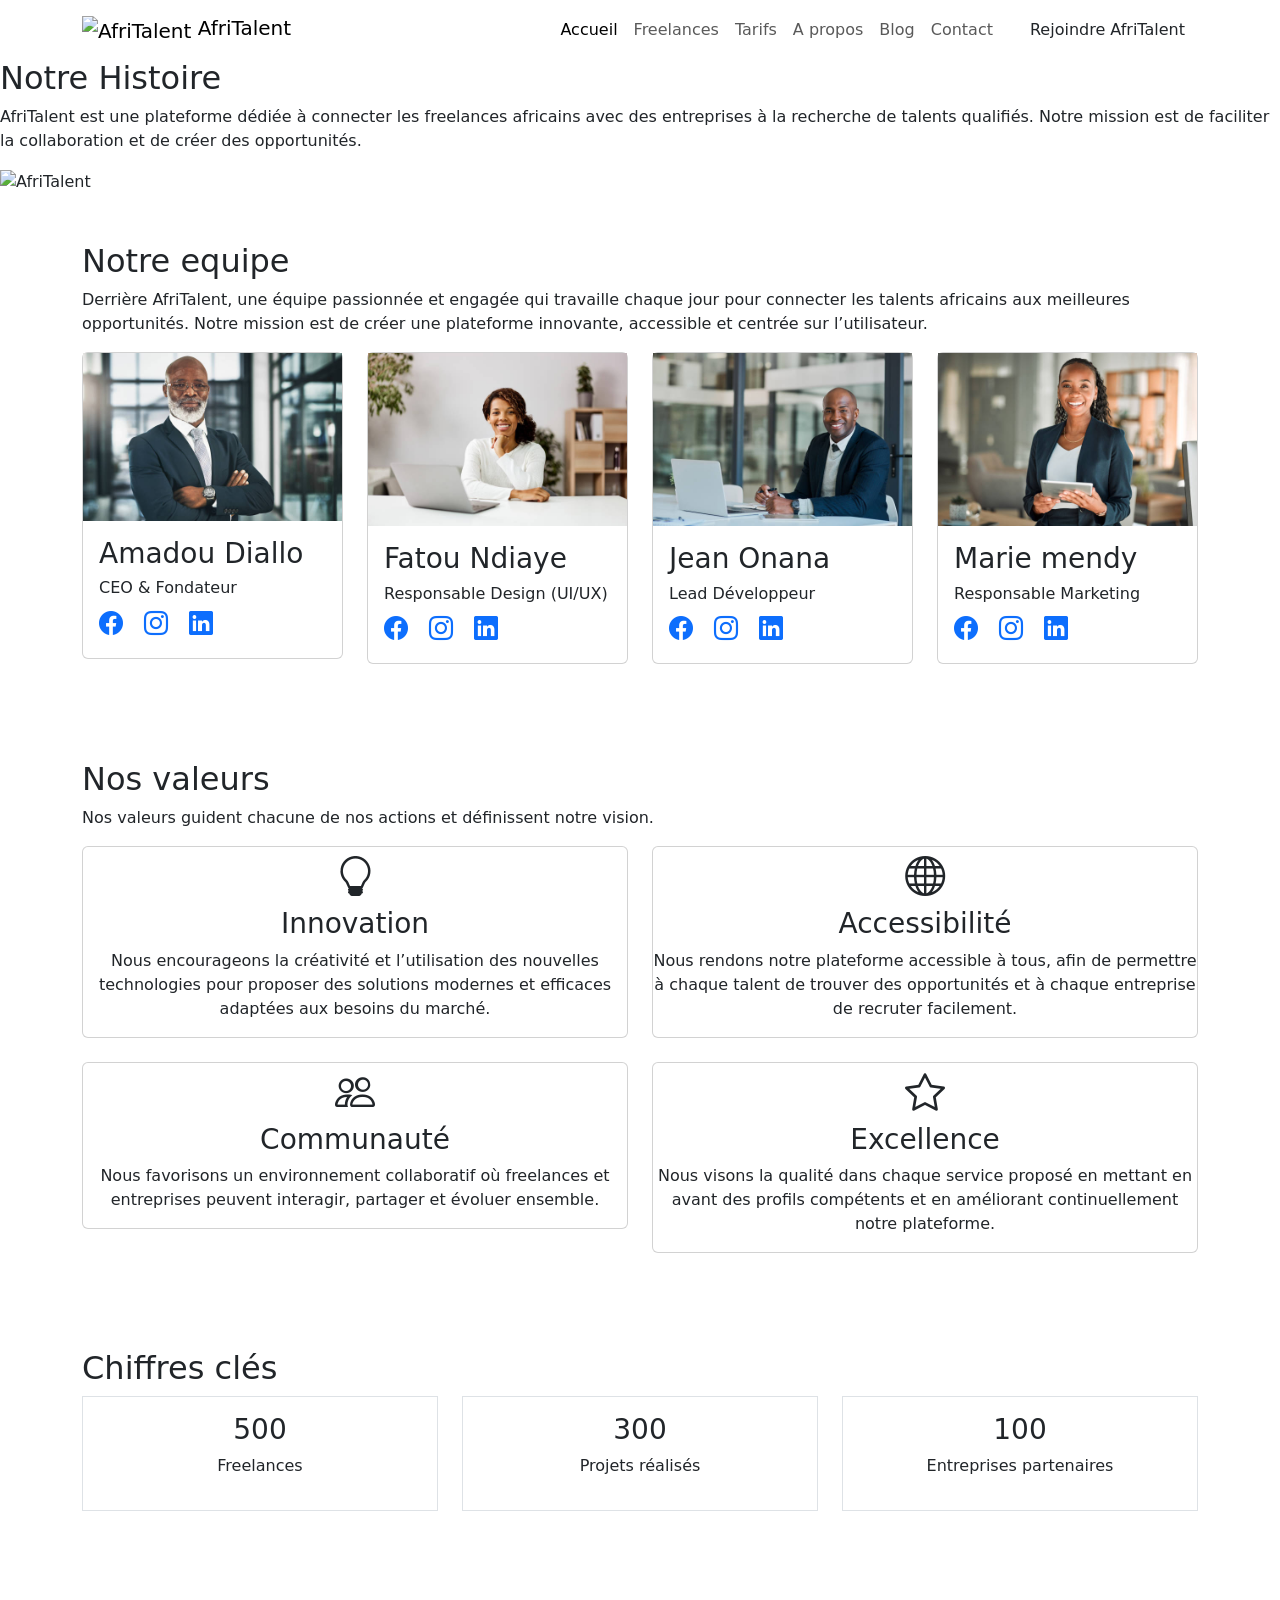
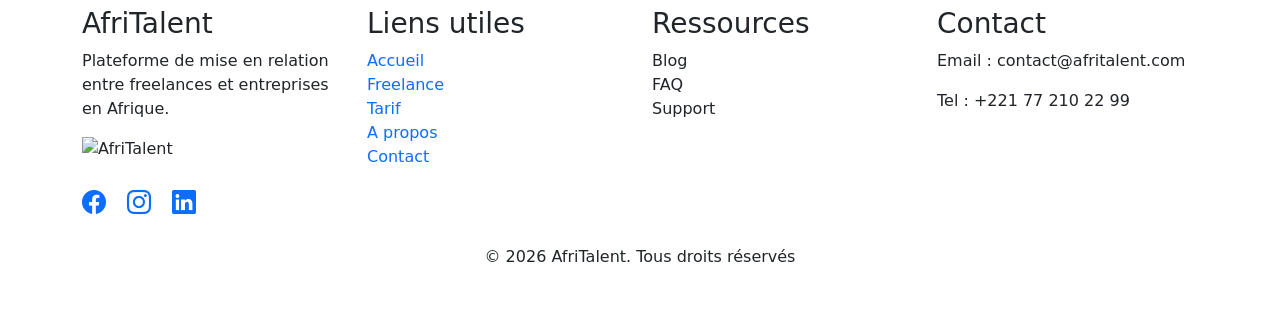
==== about.html @ fcb8b657 "HTML : structure complète des 5 pages avec sections et contenu texte" ====
<!DOCTYPE html>
<html lang="fr">
<head>
    <meta charset="UTF-8">
    <meta name="viewport" content="width=device-width, initial-scale=1.0">
    <title>AfriTalent — Accueil</title>
    <!-- Bootstrap 5 via CDN : feuille de style -->
    <link
    href="https://cdn.jsdelivr.net/npm/bootstrap@5.3.0/dist/css/bootstrap.min.css"
    rel="stylesheet">
    <!-- Boostrap icones -->
    <link rel="stylesheet" href="https://cdn.jsdelivr.net/npm/bootstrap-icons@1.13.1/font/bootstrap-icons.min.css">

    <!-- Votre feuille de style personnelle -->
    <link rel="stylesheet" href="css/style.css">
</head>
<body>
    <header>
        <!-- Barre de Navigation -->
        <nav class="navbar navbar-expand-lg">
            <div class="container">
                <a class="navbar-brand" href="index.html">
                <img src="" alt="AfriTalent" class="d-inline-block align-text-top">
                AfriTalent
                </a>
                <button class="navbar-toggler" type="button"
                    data-bs-toggle="collapse"
                    data-bs-target="#navMenu"
                    aria-controls="navMenu"
                    aria-expanded="false"
                    aria-label="Toggle navigation">
                    <span class="navbar-toggler-icon"></span>
                </button>
                <div class="collapse navbar-collapse" id="navMenu">
                    <ul class="navbar-nav ms-auto">
                        <li class="nav-item">
                            <a class="nav-link active" href="index.html">Accueil</a>
                        </li>
                        <li class="nav-item">
                            <a class="nav-link" href="freelance.html">Freelances</a>
                        </li>
                        <li class="nav-item">
                            <a class="nav-link" href="tarif.html">Tarifs</a>
                        </li>
                        <li class="nav-item">
                            <a class="nav-link" href="about.html">A propos</a>
                        </li>
                        <li class="nav-item">
                            <a class="nav-link" href="about.html">Blog</a>
                        </li>
                        <li class="nav-item">
                            <a class="nav-link" href="contact.html">Contact</a>
                        </li>
                    </ul>
                    <a class="btn ms-3" href="contact.html">Rejoindre AfriTalent</a>
                </div>
            </div>
        </nav>
    </header>

    <!-- Contenu principal -->
    <main>
        
        <!-- Section Notre Histoire -->
        <section>
            <div>
                <div>
                    <h2>Notre Histoire</h2>
                    <p>
                        AfriTalent est une plateforme dédiée à connecter les freelances africains
                        avec des entreprises à la recherche de talents qualifiés.
                        Notre mission est de faciliter la collaboration et de créer des opportunités.
                    </p>
                </div>
                <img src="images/A_Propos1.jpg" alt="AfriTalent">
            </div>
        </section>

        <!-- Section L'équipe -->
        <section>
            <div class="container py-5">
                <h2>Notre equipe</h2>
                <p>
                    Derrière AfriTalent, une équipe passionnée et engagée qui travaille chaque jour pour connecter les talents africains aux meilleures opportunités. 
                    Notre mission est de créer une plateforme innovante, accessible et centrée sur l’utilisateur.
                </p>
                <div class="row">
                    <div class="col col-md-6 col-lg-3">
                        <div class="card">
                            <img src="images/Amadou_Diallo.jpg" alt="Amadou Diallo">
                            <div class="card-body">
                                <h3>Amadou Diallo</h3>
                                <h6>CEO & Fondateur</h6>
                                <div>
                                    <a href="http:www.facebook.com"><i class="bi bi-facebook me-3 fs-4"></i></a>
                                    <a href="http:www.instagram.com"><i class="bi bi-instagram me-3 fs-4"></i></a>
                                    <a href="http:www.linkedin.com"><i class="bi bi-linkedin fs-4"></i></a>
                                </div> 
                            </div>
                        </div>
                    </div>

                     <div class="col col-md-6 col-lg-3">
                        <div class="card">
                            <img src="images/Fatou_Ndiaye.jpg" alt="Fatou Ndiaye">
                            <div class="card-body">
                                <h3>Fatou Ndiaye</h3>
                                <h6>Responsable Design (UI/UX)</h6>
                                <div>
                                    <a href="http:www.facebook.com"><i class="bi bi-facebook me-3 fs-4"></i></a>
                                    <a href="http:www.instagram.com"><i class="bi bi-instagram me-3 fs-4"></i></a>
                                    <a href="http:www.linkedin.com"><i class="bi bi-linkedin fs-4"></i></a>
                                </div> 
                            </div>
                        </div>
                    </div>

                     <div class=" col col-md-6 col-lg-3">
                        <div class="card">
                            <img src="images/Jean_Onana.jpg" alt="Jean Onana">
                            <div class="card-body">
                                <h3>Jean Onana</h3>
                                <h6>Lead Développeur</h6>
                                <div>
                                    <a href="http:www.facebook.com"><i class="bi bi-facebook me-3 fs-4"></i></a>
                                    <a href="http:www.instagram.com"><i class="bi bi-instagram me-3 fs-4"></i></a>
                                    <a href="http:www.linkedin.com"><i class="bi bi-linkedin fs-4"></i></a>
                                </div> 
                            </div>
                        </div>
                    </div>

                     <div class="col col-md-6 col-lg-3">
                        <div class="card">
                            <img src="images/Marry_Mendy.jpg" alt="Marry mendy">
                            <div class="card-body">
                                <h3>Marie mendy</h3>
                                <h6>Responsable Marketing</h6>
                                <div>
                                    <a href="http:www.facebook.com"><i class="bi bi-facebook me-3 fs-4"></i></a>
                                    <a href="http:www.instagram.com"><i class="bi bi-instagram me-3 fs-4"></i></a>
                                    <a href="http:www.linkedin.com"><i class="bi bi-linkedin fs-4"></i></a>
                                </div> 
                            </div>
                        </div>
                    </div>
                </div>
            </div>
        </section>

        <!-- Section Nos valeurs -->
        <section>
            <div class="container py-5">
                <h2>Nos valeurs</h2>
                <p>Nos valeurs guident chacune de nos actions et définissent notre vision.</p>
                <div class="row g-4 text-center">
                    <div class="col-md-6">
                        <div class="card">
                            <i class="bi bi-lightbulb fs-1"></i>
                            <h3>Innovation</h3>
                            <p>
                                Nous encourageons la créativité et l’utilisation des nouvelles technologies 
                                pour proposer des solutions modernes et efficaces adaptées aux besoins du marché.
                            </p>
                        </div>
                    </div>

                    <div class="col-md-6">
                        <div class="card">
                            <i class="bi bi-globe fs-1"></i>
                            <h3>Accessibilité</h3>
                            <p>
                                Nous rendons notre plateforme accessible à tous, afin de permettre 
                                à chaque talent de trouver des opportunités et à chaque entreprise de recruter facilement.
                            </p>
                        </div>
                    </div>

                    <div class="col-md-6">
                        <div class="card">
                            <i class="bi bi-people fs-1"></i>
                            <h3>Communauté</h3>
                            <p>
                                Nous favorisons un environnement collaboratif où freelances et entreprises peuvent interagir, partager et évoluer ensemble.
                            </p>
                        </div>
                    </div>

                    <div class="col-md-6">
                        <div class="card">
                            <i class="bi bi-star fs-1"></i>
                            <h3>Excellence</h3>
                            <p>
                                Nous visons la qualité dans chaque service proposé en mettant en avant des profils compétents et en améliorant continuellement notre plateforme.
                            </p>
                        </div>
                    </div>
                </div>
            </div>
        </section>

        <!-- Section chiffre cles -->
        <section>
            <div class="container py-5">
                <h2>Chiffres clés</h2>

                <div class="row text-center g-4">
                    <div class="col-md-4">
                        <div class=" p-3 border">
                            <h3>500</h3>
                            <p>Freelances</p>
                        </div>
                    </div>
                    
                    <div class="col-md-4">
                        <div class=" p-3 border">
                            <h3>300</h3>
                            <p>Projets réalisés</p>
                        </div>
                    </div>

                    <div class="col-md-4">
                        <div class=" p-3 border">
                            <h3>100</h3>
                            <p>Entreprises partenaires</p>
                        </div>
                    </div>

                </div>

                
            </div>
        </section>
    </main>

    <!-- Footer / pied de page -->
    <footer class="pt-5">
        <div class="container">
            <div class="row">
                <div class="col md-3">
                    <h3>AfriTalent</h3>
                    <p>Plateforme de mise en relation entre freelances et entreprises en Afrique.</p>
                    <img src=""  alt="AfriTalent">
                </div>
                <div class="col md-3">
                    <h3>Liens utiles</h3>
                    <ul class="list-unstyled">
                        <li><a href="index.html" class="text-decoration-none">Accueil</a></li>
                        <li><a href="freelance.html" class="text-decoration-none">Freelance</a></li>
                        <li><a href="tarif.html" class="text-decoration-none">Tarif</a></li>
                        <li><a href="about.html" class="text-decoration-none">A propos</a></li>
                        <li><a href="contact.html" class="text-decoration-none">Contact</a></li>
                    </ul>
                </div>
                <div class="col md-3">
                    <h3>Ressources</h3>
                    <ul class="list-unstyled">
                        <li><a href=""></a>Blog</li>
                        <li><a href=""></a>FAQ</li>
                        <li><a href=""></a>Support</li>
                    </ul>
                </div>
                <div class="col md-3">
                    <h3>Contact</h3>
                    <p>Email : contact@afritalent.com</p>
                    <p>Tel : +221 77 210 22 99</p>
                </div>
            </div>

            <div>
                <a href="http:www.facebook.com"><i class="bi bi-facebook me-3 fs-4"></i></a>
                <a href="http:www.instagram.com"><i class="bi bi-instagram me-3 fs-4"></i></a>
                <a href="http:www.linkedin.com"><i class="bi bi-linkedin fs-4"></i></a>
            </div> 

            <div class="text-center py-4">
                <p>&copy; 2026 AfriTalent. Tous droits réservés</p>
            </div>
        </div>
    </footer>

    <!-- Bootstrap 5 via CDN : script JavaScript -->
    <script
    src="https://cdn.jsdelivr.net/npm/bootstrap@5.3.0/dist/js/bootstrap.bundle.min.js"
    ></script>
    <!-- Votre script JavaScript -->
    <script src="js/main.js"></script>
</body>
</html>
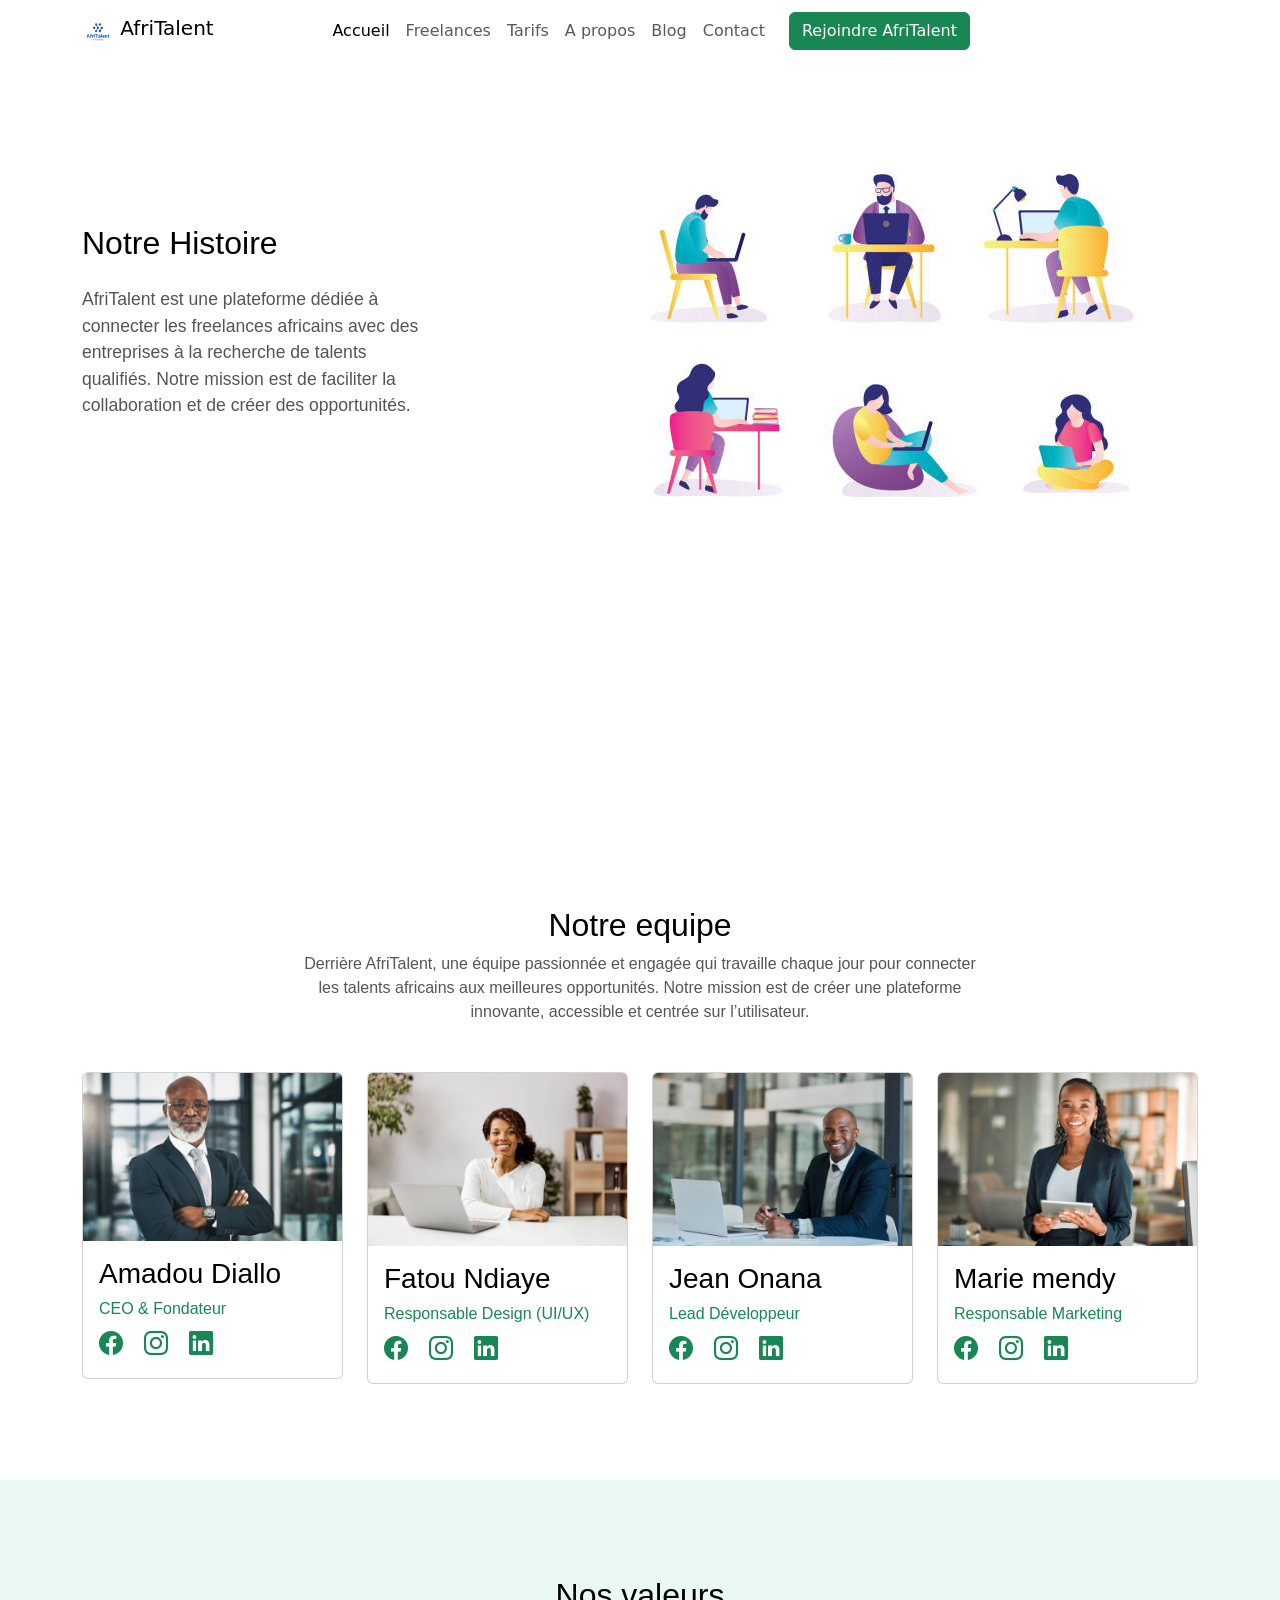
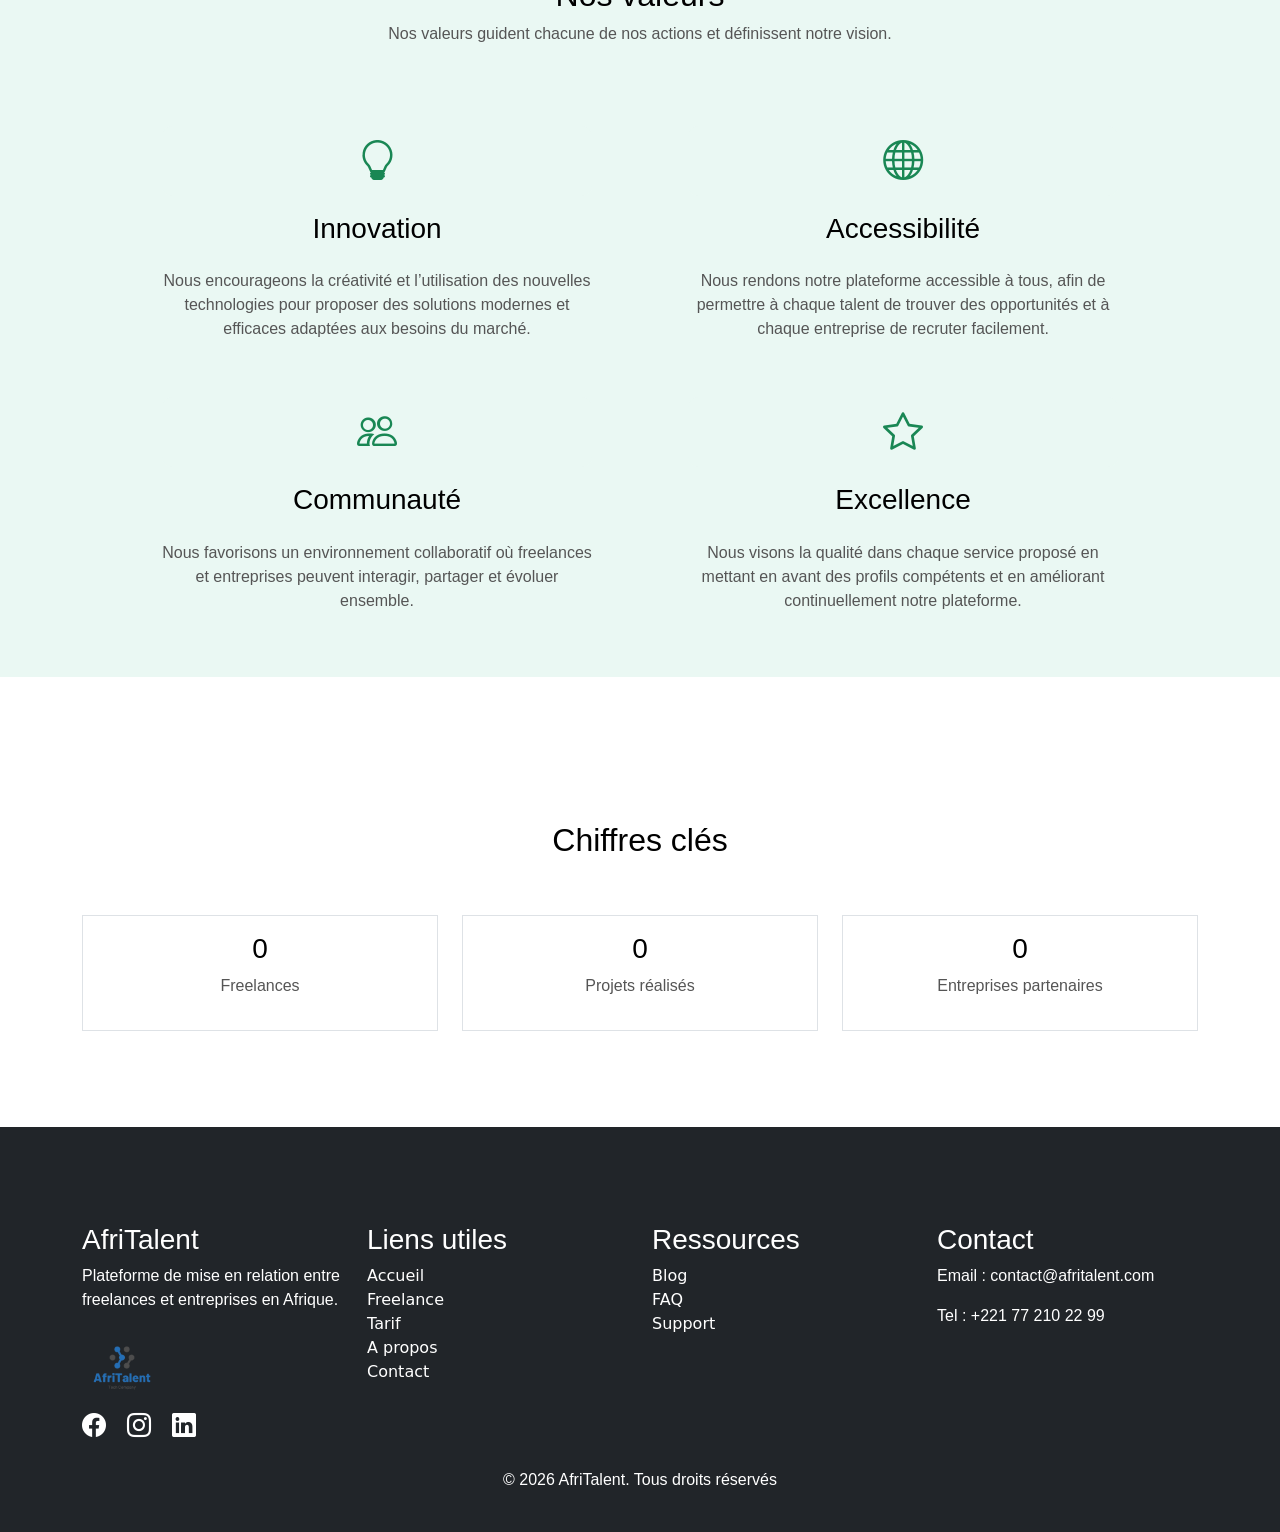
==== commit ef269b37: "CSS: ajout des variables CSS, typographies Google Fonts, styles globaux, palette de couleurs et navb" ====
--- a/about.html
+++ b/about.html
@@ -20,7 +20,7 @@
         <nav class="navbar navbar-expand-lg">
             <div class="container">
                 <a class="navbar-brand" href="index.html">
-                <img src="" alt="AfriTalent" class="d-inline-block align-text-top">
+                <img src="images/logo_AfriTalent-removebg.png" alt="AfriTalent" class="d-inline-block align-text-top">
                 AfriTalent
                 </a>
                 <button class="navbar-toggler" type="button"
@@ -52,7 +52,7 @@
                             <a class="nav-link" href="contact.html">Contact</a>
                         </li>
                     </ul>
-                    <a class="btn ms-3" href="contact.html">Rejoindre AfriTalent</a>
+                    <a class="btn btn-success ms-3" href="contact.html">Rejoindre AfriTalent</a>
                 </div>
             </div>
         </nav>
@@ -62,28 +62,30 @@
     <main>
         
         <!-- Section Notre Histoire -->
-        <section>
-            <div>
-                <div>
-                    <h2>Notre Histoire</h2>
+        <section id="histoire" class="container">
+            <div class="notre-histoire">
+                <div class="pt-5 mt-5">
+                    <h2 class="pb-3">Notre Histoire</h2>
                     <p>
                         AfriTalent est une plateforme dédiée à connecter les freelances africains
                         avec des entreprises à la recherche de talents qualifiés.
                         Notre mission est de faciliter la collaboration et de créer des opportunités.
                     </p>
                 </div>
-                <img src="images/A_Propos1.jpg" alt="AfriTalent">
+                <img src="images/A_Propos.jpg" alt="AfriTalent">
             </div>
         </section>
 
         <!-- Section L'équipe -->
-        <section>
+        <section id="equipe" class="my-5">
             <div class="container py-5">
-                <h2>Notre equipe</h2>
-                <p>
-                    Derrière AfriTalent, une équipe passionnée et engagée qui travaille chaque jour pour connecter les talents africains aux meilleures opportunités. 
-                    Notre mission est de créer une plateforme innovante, accessible et centrée sur l’utilisateur.
-                </p>
+                <div class="text-center pb-5">
+                    <h2>Notre equipe</h2>
+                    <p>
+                        Derrière AfriTalent, une équipe passionnée et engagée qui travaille chaque jour pour connecter les talents africains aux meilleures opportunités. 
+                        Notre mission est de créer une plateforme innovante, accessible et centrée sur l’utilisateur.
+                    </p>
+                </div>
                 <div class="row">
                     <div class="col col-md-6 col-lg-3">
                         <div class="card">
@@ -92,9 +94,9 @@
                                 <h3>Amadou Diallo</h3>
                                 <h6>CEO & Fondateur</h6>
                                 <div>
-                                    <a href="http:www.facebook.com"><i class="bi bi-facebook me-3 fs-4"></i></a>
-                                    <a href="http:www.instagram.com"><i class="bi bi-instagram me-3 fs-4"></i></a>
-                                    <a href="http:www.linkedin.com"><i class="bi bi-linkedin fs-4"></i></a>
+                                    <a href="http:www.facebook.com"><i class="bi bi-facebook me-3 fs-4 text-success"></i></a>
+                                    <a href="http:www.instagram.com"><i class="bi bi-instagram me-3 fs-4 text-success"></i></a>
+                                    <a href="http:www.linkedin.com"><i class="bi bi-linkedin fs-4 text-success"></i></a>
                                 </div> 
                             </div>
                         </div>
@@ -107,9 +109,9 @@
                                 <h3>Fatou Ndiaye</h3>
                                 <h6>Responsable Design (UI/UX)</h6>
                                 <div>
-                                    <a href="http:www.facebook.com"><i class="bi bi-facebook me-3 fs-4"></i></a>
-                                    <a href="http:www.instagram.com"><i class="bi bi-instagram me-3 fs-4"></i></a>
-                                    <a href="http:www.linkedin.com"><i class="bi bi-linkedin fs-4"></i></a>
+                                    <a href="http:www.facebook.com"><i class="bi bi-facebook me-3 fs-4 text-success"></i></a>
+                                    <a href="http:www.instagram.com"><i class="bi bi-instagram me-3 fs-4 text-success"></i></a>
+                                    <a href="http:www.linkedin.com"><i class="bi bi-linkedin fs-4 text-success"></i></a>
                                 </div> 
                             </div>
                         </div>
@@ -122,9 +124,9 @@
                                 <h3>Jean Onana</h3>
                                 <h6>Lead Développeur</h6>
                                 <div>
-                                    <a href="http:www.facebook.com"><i class="bi bi-facebook me-3 fs-4"></i></a>
-                                    <a href="http:www.instagram.com"><i class="bi bi-instagram me-3 fs-4"></i></a>
-                                    <a href="http:www.linkedin.com"><i class="bi bi-linkedin fs-4"></i></a>
+                                    <a href="http:www.facebook.com"><i class="bi bi-facebook me-3 fs-4 text-success"></i></a>
+                                    <a href="http:www.instagram.com"><i class="bi bi-instagram me-3 fs-4 text-success"></i></a>
+                                    <a href="http:www.linkedin.com"><i class="bi bi-linkedin fs-4 text-success"></i></a>
                                 </div> 
                             </div>
                         </div>
@@ -137,9 +139,9 @@
                                 <h3>Marie mendy</h3>
                                 <h6>Responsable Marketing</h6>
                                 <div>
-                                    <a href="http:www.facebook.com"><i class="bi bi-facebook me-3 fs-4"></i></a>
-                                    <a href="http:www.instagram.com"><i class="bi bi-instagram me-3 fs-4"></i></a>
-                                    <a href="http:www.linkedin.com"><i class="bi bi-linkedin fs-4"></i></a>
+                                    <a href="http:www.facebook.com"><i class="bi bi-facebook me-3 fs-4 text-success"></i></a>
+                                    <a href="http:www.instagram.com"><i class="bi bi-instagram me-3 fs-4 text-success"></i></a>
+                                    <a href="http:www.linkedin.com"><i class="bi bi-linkedin fs-4 text-success"></i></a>
                                 </div> 
                             </div>
                         </div>
@@ -149,47 +151,57 @@
         </section>
 
         <!-- Section Nos valeurs -->
-        <section>
+        <section id="valeur">
             <div class="container py-5">
-                <h2>Nos valeurs</h2>
-                <p>Nos valeurs guident chacune de nos actions et définissent notre vision.</p>
+                <div class="text-center py-5">
+                    <h2>Nos valeurs</h2>
+                    <p>Nos valeurs guident chacune de nos actions et définissent notre vision.</p>
+                </div>
                 <div class="row g-4 text-center">
-                    <div class="col-md-6">
-                        <div class="card">
-                            <i class="bi bi-lightbulb fs-1"></i>
-                            <h3>Innovation</h3>
+                    <div class="col-md-6 pe-5">
+                        
+                            <div class="bg-icone my-3">
+                                <i class="bi bi-lightbulb fs-1 text-success"></i>
+                            </div>
+                            <h3 class="pb-3">Innovation</h3>
                             <p>
                                 Nous encourageons la créativité et l’utilisation des nouvelles technologies 
                                 pour proposer des solutions modernes et efficaces adaptées aux besoins du marché.
                             </p>
-                        </div>
-                    </div>
-
-                    <div class="col-md-6">
-                        <div class="card">
-                            <i class="bi bi-globe fs-1"></i>
-                            <h3>Accessibilité</h3>
+                        
+                    </div>
+
+                    <div class="col-md-6 ps-5">
+                        
+                            <div class="bg-icone my-3">
+                                <i class="bi bi-globe fs-1 text-success"></i>
+                            </div>
+                            <h3 class="pb-3">Accessibilité</h3>
                             <p>
                                 Nous rendons notre plateforme accessible à tous, afin de permettre 
                                 à chaque talent de trouver des opportunités et à chaque entreprise de recruter facilement.
                             </p>
-                        </div>
-                    </div>
-
-                    <div class="col-md-6">
-                        <div class="card">
-                            <i class="bi bi-people fs-1"></i>
-                            <h3>Communauté</h3>
+                        
+                    </div>
+
+                    <div class="col-md-6 pe-5">
+                        
+                            <div class="bg-icone my-3">
+                                <i class="bi bi-people fs-1 text-success"></i>
+                            </div>
+                            <h3 class="pb-3">Communauté</h3>
                             <p>
                                 Nous favorisons un environnement collaboratif où freelances et entreprises peuvent interagir, partager et évoluer ensemble.
                             </p>
-                        </div>
-                    </div>
-
-                    <div class="col-md-6">
-                        <div class="card">
-                            <i class="bi bi-star fs-1"></i>
-                            <h3>Excellence</h3>
+                        
+                    </div>
+
+                    <div class="col-md-6 ps-5">
+                        <div class="">
+                            <div class="bg-icone my-3">
+                                <i class="bi bi-star fs-1 text-success"></i>
+                            </div>
+                            <h3 class="pb-3">Excellence</h3>
                             <p>
                                 Nous visons la qualité dans chaque service proposé en mettant en avant des profils compétents et en améliorant continuellement notre plateforme.
                             </p>
@@ -200,28 +212,28 @@
         </section>
 
         <!-- Section chiffre cles -->
-        <section>
+        <section id="chiffre" class="py-5">
             <div class="container py-5">
-                <h2>Chiffres clés</h2>
+                <h2 class="text-center py-5">Chiffres clés</h2>
 
                 <div class="row text-center g-4">
                     <div class="col-md-4">
                         <div class=" p-3 border">
-                            <h3>500</h3>
+                            <h3>0</h3>
                             <p>Freelances</p>
                         </div>
                     </div>
                     
                     <div class="col-md-4">
                         <div class=" p-3 border">
-                            <h3>300</h3>
+                            <h3>0</h3>
                             <p>Projets réalisés</p>
                         </div>
                     </div>
 
                     <div class="col-md-4">
                         <div class=" p-3 border">
-                            <h3>100</h3>
+                            <h3>0</h3>
                             <p>Entreprises partenaires</p>
                         </div>
                     </div>
@@ -234,30 +246,30 @@
     </main>
 
     <!-- Footer / pied de page -->
-    <footer class="pt-5">
-        <div class="container">
+    <footer id="footer" class="pt-5 bg-dark">
+        <div class="container text-white mt-5">
             <div class="row">
                 <div class="col md-3">
                     <h3>AfriTalent</h3>
                     <p>Plateforme de mise en relation entre freelances et entreprises en Afrique.</p>
-                    <img src=""  alt="AfriTalent">
+                    <img src="images/logo_AfriTalent-removebg.png" alt="AfriTalent">
                 </div>
                 <div class="col md-3">
                     <h3>Liens utiles</h3>
                     <ul class="list-unstyled">
-                        <li><a href="index.html" class="text-decoration-none">Accueil</a></li>
-                        <li><a href="freelance.html" class="text-decoration-none">Freelance</a></li>
-                        <li><a href="tarif.html" class="text-decoration-none">Tarif</a></li>
-                        <li><a href="about.html" class="text-decoration-none">A propos</a></li>
-                        <li><a href="contact.html" class="text-decoration-none">Contact</a></li>
+                        <li><a href="index.html" class="text-decoration-none text-white">Accueil</a></li>
+                        <li><a href="freelance.html" class="text-decoration-none text-white">Freelance</a></li>
+                        <li><a href="tarif.html" class="text-decoration-none text-white">Tarif</a></li>
+                        <li><a href="about.html" class="text-decoration-none text-white">A propos</a></li>
+                        <li><a href="contact.html" class="text-decoration-none text-white">Contact</a></li>
                     </ul>
                 </div>
                 <div class="col md-3">
                     <h3>Ressources</h3>
                     <ul class="list-unstyled">
-                        <li><a href=""></a>Blog</li>
-                        <li><a href=""></a>FAQ</li>
-                        <li><a href=""></a>Support</li>
+                        <li><a href="" class="text-decoration-none text-white">Blog</a></li>
+                        <li><a href="tarif.html" class="text-decoration-none text-white">FAQ</a></li>
+                        <li><a href="" class="text-decoration-none text-white">Support</a></li>
                     </ul>
                 </div>
                 <div class="col md-3">
@@ -268,9 +280,9 @@
             </div>
 
             <div>
-                <a href="http:www.facebook.com"><i class="bi bi-facebook me-3 fs-4"></i></a>
-                <a href="http:www.instagram.com"><i class="bi bi-instagram me-3 fs-4"></i></a>
-                <a href="http:www.linkedin.com"><i class="bi bi-linkedin fs-4"></i></a>
+                <a href="http:www.facebook.com"><i class="bi bi-facebook me-3 fs-4 text-white"></i></a>
+                <a href="http:www.instagram.com"><i class="bi bi-instagram me-3 fs-4 text-white"></i></a>
+                <a href="http:www.linkedin.com"><i class="bi bi-linkedin fs-4 text-white"></i></a>
             </div> 
 
             <div class="text-center py-4">
--- a/css/style.css
+++ b/css/style.css
@@ -0,0 +1,214 @@
+/* Variables */
+:root {   
+    /* Couleurs */
+    --bs-green: #198754;   /*Couleur principale*/
+  --couleur-secondaire : #EAF8F3;   /*Couleur secondaire*/
+  --couleur-fond : #FFFFFF;    /*Couleur de fond*/
+  --couleur-paragraphe : #555555;    /*Couleur paragraphe et icones*/
+  --couleur-titre : #000000;    /*Couleur titre*/
+
+  /* police */
+  --police-titre : 'poppins', sans-serif;
+  --police-paragraphe : 'roboto', sans-serif;
+}
+/* Reset CSS */
+*{
+    margin: 0;
+    padding: 0;
+    box-sizing: border-box;
+}
+/* Couleuur de fond */
+body{
+    background-color: var(--couleur-fond);
+}
+/* Police */
+h1, h2, h3, h5, h6{
+    color: var(--couleur-titre);
+    font-family: var(--police-titre);
+}
+p{
+    color: var(--couleur-paragraphe);
+    font-family: var(--police-paragraphe);
+}
+
+/* Accueil */
+header{
+    position: fixed;
+    width: 100vw;
+    z-index: 9;
+}
+
+/* Navbar */
+nav{
+    background-color: var(--couleur-fond);
+}
+nav .container{
+    padding-right: 15em;
+}
+nav img{
+    width: 2rem;
+}
+
+
+/* Section hero */
+#hero{
+    
+}
+#hero .container{
+    padding-top: 10em;
+}
+/* Section Comment ca marche */
+#comment .container .mb-5{
+    margin: 0 18em;
+}
+
+
+/* Section Categorie services */
+#service .container .mb-5{
+    margin: 0 24em;
+}
+#service{
+    background-color: var(--couleur-secondaire);
+}
+.bg-icone{
+    background-color: var(--couleur-secondaire);
+    padding: 0.3em 1em;
+    border-radius: 10px;
+}
+
+#service .container .row p{
+    color: var(--bs-green);
+}
+
+/* Section CTA */
+#CTA{
+    background-color: var(--bs-green);
+}
+#CTA .container h2{
+    padding: 0 10rem;
+}
+
+/* Section temoignage */
+#temoignage .container .mb-5{
+    margin: 0 18em;
+}
+
+/* Footer */
+#footer img{
+    width: 5rem;
+}
+#footer h3, #footer p{
+    color: var(--couleur-fond);
+}
+#footer ul li:hover{
+    text-decoration: underline;
+}
+
+/*Freelance */
+/* section freelance */
+#freelance select{
+    margin-top: 5em;
+}
+#freelance .container .py-5{
+    padding: 0 23em;
+}
+#freelance .container .card img{
+    border-radius: 5px 5px 0 0;
+}
+#freelance .container strong{
+    color: var(--bs-green);
+}
+
+
+/* Tarif */
+/* section Tarif */
+#tarif{
+    height: 90vh;
+}
+#tarif{
+    padding-top: 3em;
+}
+#tarif .container strong{
+    color: var(--bs-green);
+}
+#tarif .container .badge{
+    margin-left: 25em;
+}
+/* Setion accordion */
+#accordion{
+    background-color: var(--couleur-secondaire);
+}
+#accordion .container{
+    padding: 2em 0 5em 0;
+}
+#accordion .accordion .accordion-item{
+    background-color: var(--couleur-secondaire);
+    border: none;
+    margin: 1em 0;
+}
+#accordion .accordion .accordion-button{
+    background-color: var(--bs-green);
+    color: var(--couleur-fond);
+    border-radius: 10px;
+    padding: 1.3em;
+}
+#accordion .accordion .accordion-body{
+    background-color: var(--couleur-fond);
+    border-radius: 10px;
+}
+#accordion .accordion .accordion-button:focus{
+    box-shadow: none;
+}
+
+
+/* A propos */
+/* Section notre histoire */
+#histoire{
+    height: 90vh;
+}
+#histoire .notre-histoire{
+    display: flex;
+    justify-content: space-between;
+    gap: 10em;
+    padding-top: 8em;
+}
+#histoire .notre-histoire img{
+    width: 80em;
+}
+#histoire .notre-histoire p{
+    font-size: 1.1em;
+}
+#valeur .row{
+    padding: 0 5em;
+}
+
+/* Section L'équipe */
+#equipe .container p{
+    margin: 0 13.5em;
+}
+#equipe .container .card img{
+    border-radius: 5px 5px 0 0;
+}
+#equipe .container h6{
+    color: var(--bs-green);
+}
+
+/* Section nos valeurs */
+#valeur{
+    background-color: var(--couleur-secondaire);
+}
+
+
+/* Contact */
+#contact .container .adresse{
+    margin-top: 8em;
+}
+#contact .container .adresse i{
+    margin-left: 10em;
+    background-color: var(--couleur-secondaire);
+    padding: 1em;
+    border-radius: 10px;
+}
+#contact .container .adresse p{
+    margin-bottom: 3em;
+}
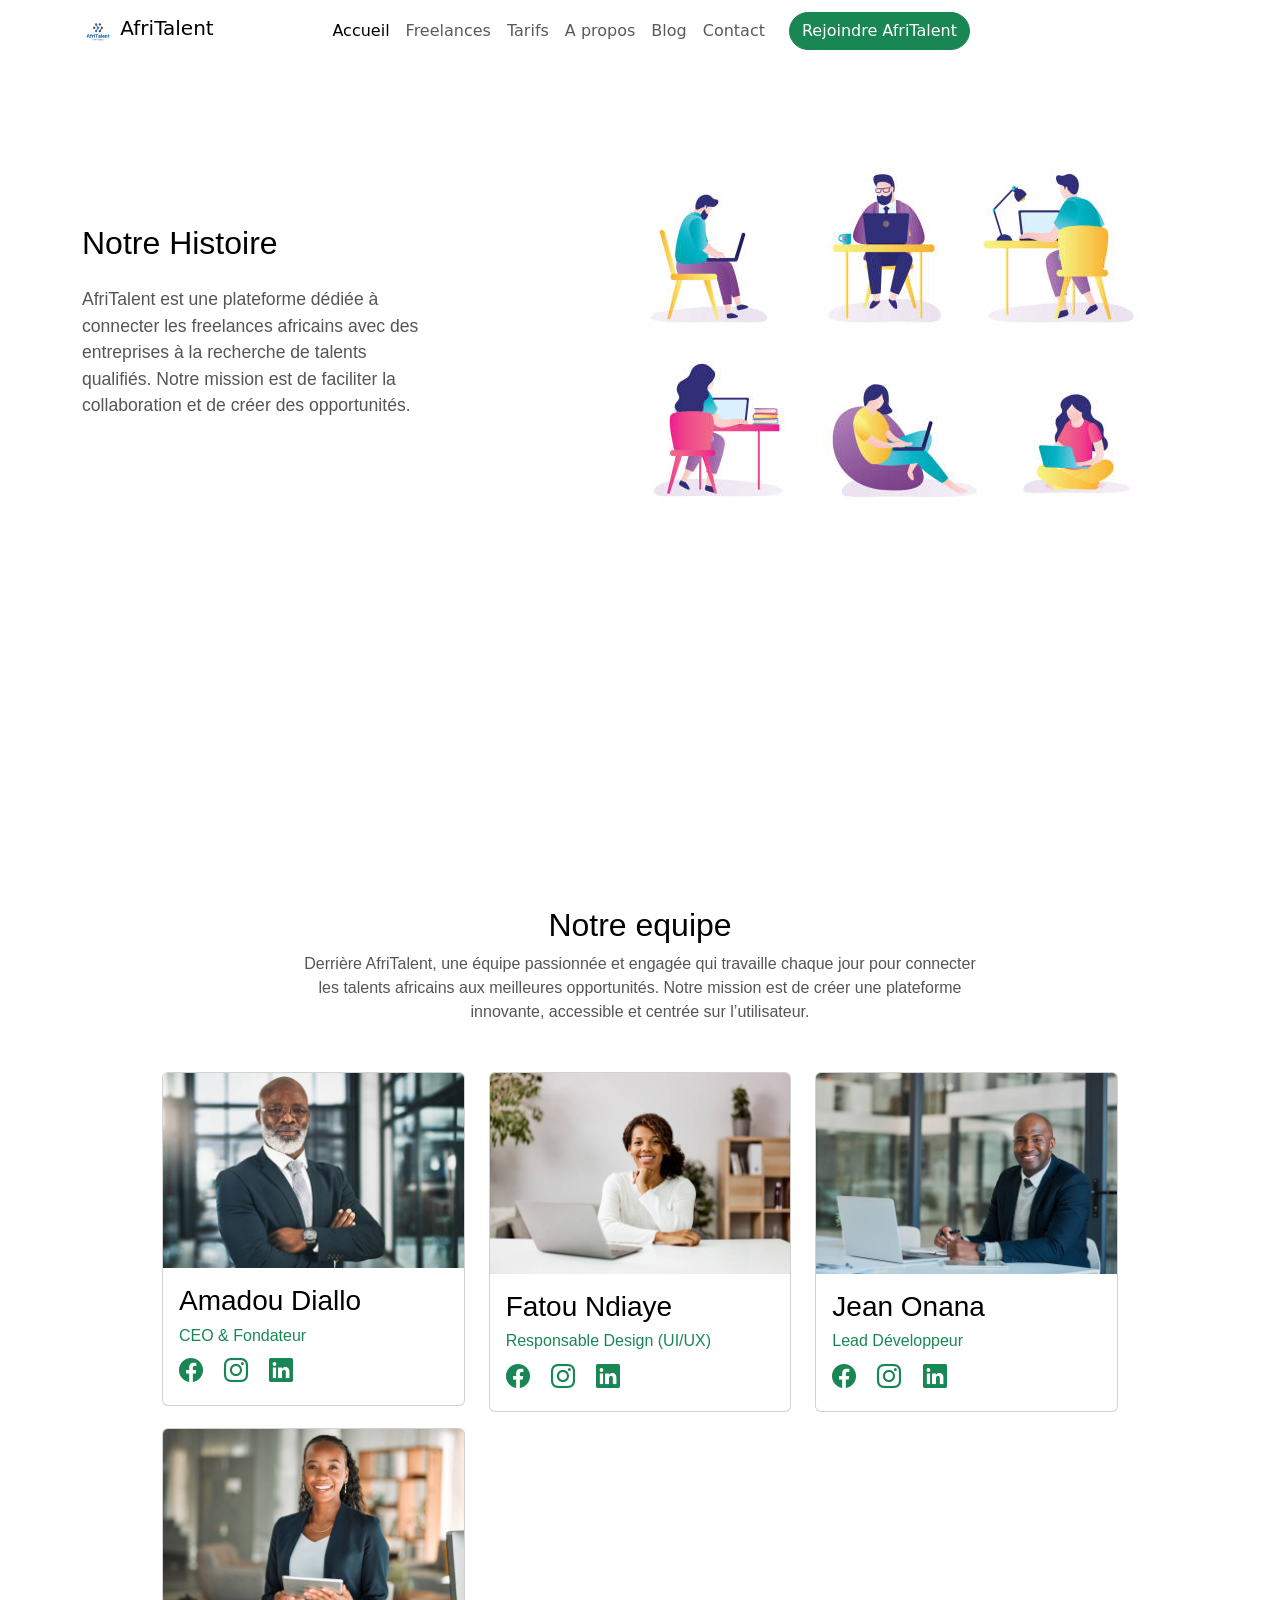
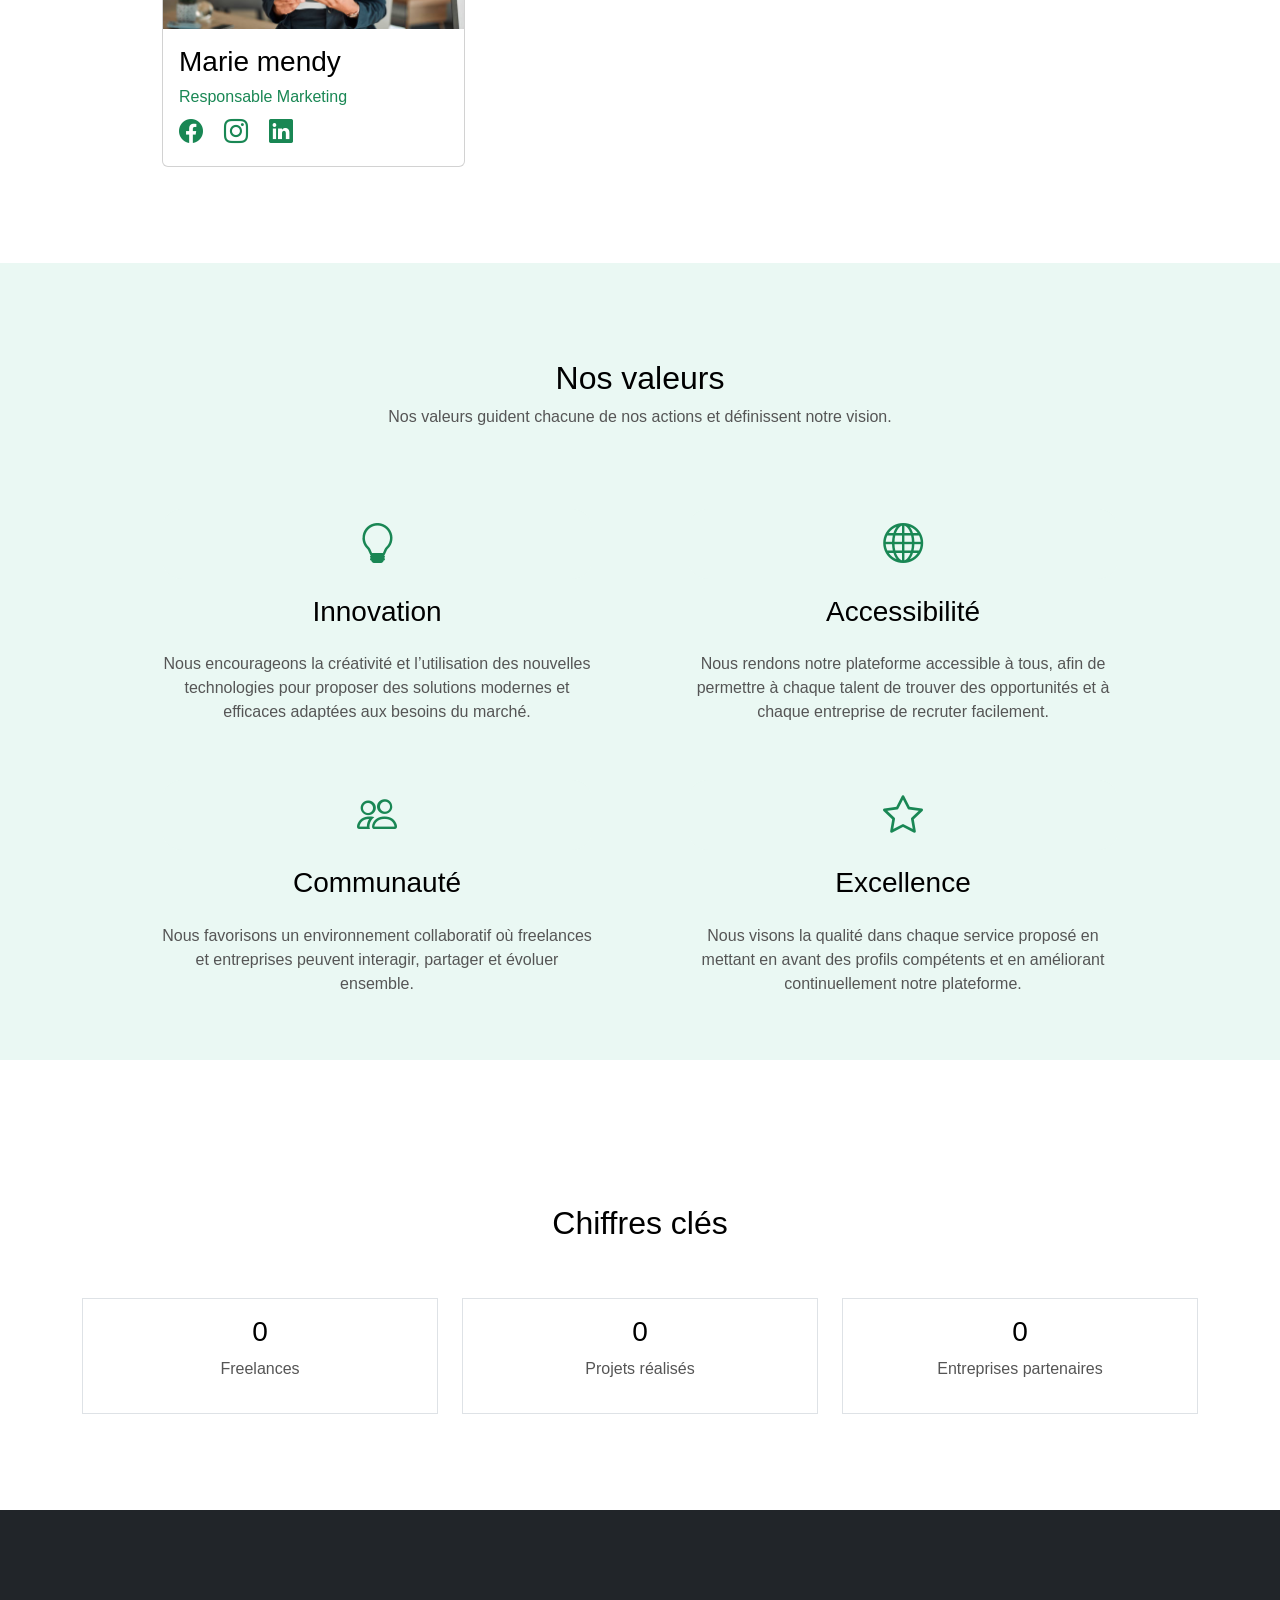
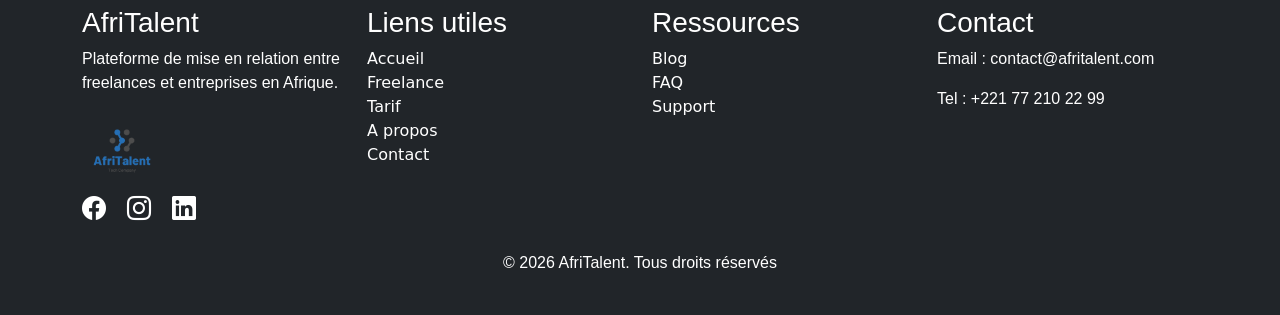
==== commit 97c50f42: "Amélioration du design : hero, Bento Grid, effet hover et témoignages" ====
--- a/about.html
+++ b/about.html
@@ -87,7 +87,7 @@
                     </p>
                 </div>
                 <div class="row">
-                    <div class="col col-md-6 col-lg-3">
+                    <div class="col-12 col-md-6 col-lg-4">
                         <div class="card">
                             <img src="images/Amadou_Diallo.jpg" alt="Amadou Diallo">
                             <div class="card-body">
@@ -102,7 +102,7 @@
                         </div>
                     </div>
 
-                     <div class="col col-md-6 col-lg-3">
+                     <div class="col-12 col-md-6 col-lg-4">
                         <div class="card">
                             <img src="images/Fatou_Ndiaye.jpg" alt="Fatou Ndiaye">
                             <div class="card-body">
@@ -117,7 +117,7 @@
                         </div>
                     </div>
 
-                     <div class=" col col-md-6 col-lg-3">
+                     <div class=" col-12 col-md-6 col-lg-4">
                         <div class="card">
                             <img src="images/Jean_Onana.jpg" alt="Jean Onana">
                             <div class="card-body">
@@ -132,8 +132,8 @@
                         </div>
                     </div>
 
-                     <div class="col col-md-6 col-lg-3">
-                        <div class="card">
+                     <div class="col-12 col-md-6 col-lg-4">
+                        <div class="card mt-3">
                             <img src="images/Marry_Mendy.jpg" alt="Marry mendy">
                             <div class="card-body">
                                 <h3>Marie mendy</h3>
--- a/css/style.css
+++ b/css/style.css
@@ -30,6 +30,9 @@
     color: var(--couleur-paragraphe);
     font-family: var(--police-paragraphe);
 }
+.btn{
+    /* border-radius: 50px; */
+}
 
 /* Accueil */
 header{
@@ -45,22 +48,69 @@
 nav .container{
     padding-right: 15em;
 }
+nav .btn{
+    border-radius: 50px;
+}
 nav img{
     width: 2rem;
 }
-
+.btn{
+    border-radius: 50px;
+}
 
 /* Section hero */
 #hero{
-    
+    height: 100vh;
+    /* background-color: var(--couleur-secondaire); */
+}
+#tire-hero{
+    font-size: 2.9em;
+}
+#sous-titre{
+    font-size: 1.5em;
+}
+#hero .btn{
+    border-radius: 50px;
+}
+#hero-img{
+    border-radius: 10px;
+    width: 90%;
+}
+#hero-img:hover{
+    transform: rotate(10deg);       /*==== Rotation de l'image en cas de survol ====*/
 }
 #hero .container{
-    padding-top: 10em;
+    padding-top: 8em;
 }
 /* Section Comment ca marche */
 #comment .container .mb-5{
     margin: 0 18em;
 }
+#container-CCM{
+    display: grid;
+    grid-template-rows: repeat(2, 300px);
+    grid-template-columns: repeat(2, 1fr);
+}
+#etape1{
+    grid-row: 1;
+    grid-column: 1/3;
+}
+#etape2{
+    grid-row: 2;
+    grid-column: 1;
+}
+#etape3{
+    grid-row: 2;
+    grid-column: 2;
+}
+.bg-i{
+    background-color: var(--couleur-secondaire);
+    padding: 0.3em 0.7em;
+    border-radius: 20px;
+}
+#etape1, #etape2, #etape3{
+    border-radius: 20px;
+}
 
 
 /* Section Categorie services */
@@ -73,11 +123,26 @@
 .bg-icone{
     background-color: var(--couleur-secondaire);
     padding: 0.3em 1em;
-    border-radius: 10px;
-}
-
+    border-radius: 20px;
+}
 #service .container .row p{
     color: var(--bs-green);
+}
+#service .container .row .col-12:hover{
+    /* transform: translateY(-2.5em); */
+    transform: rotate(5deg);
+}
+
+
+/* Section temoignage */
+#temoignage .container .mb-5{
+    margin: 0 18em;
+}
+.carousel-item img{
+    width: 10em;
+}
+.temoignage-p{              
+    padding: 0 30em;
 }
 
 /* Section CTA */
@@ -87,11 +152,11 @@
 #CTA .container h2{
     padding: 0 10rem;
 }
-
-/* Section temoignage */
-#temoignage .container .mb-5{
-    margin: 0 18em;
-}
+#CTA a:hover{
+    background-color: var(--couleur-fond);
+    color: var(--couleur-titre);
+}
+
 
 /* Footer */
 #footer img{
@@ -118,6 +183,10 @@
 #freelance .container strong{
     color: var(--bs-green);
 }
+#freelance .container .card:hover{
+    box-shadow: 0 0 10px 5px var(--couleur-secondaire);
+    transform: translateY(-1em);
+}
 
 
 /* Tarif */
@@ -134,6 +203,10 @@
 #tarif .container .badge{
     margin-left: 25em;
 }
+#tarif .card:hover{
+    box-shadow: 0 0 10px 5px var(--couleur-secondaire);
+}
+
 /* Setion accordion */
 #accordion{
     background-color: var(--couleur-secondaire);
@@ -186,9 +259,16 @@
 #equipe .container p{
     margin: 0 13.5em;
 }
+#equipe .row{
+    padding: 0 5em;
+}
 #equipe .container .card img{
     border-radius: 5px 5px 0 0;
 }
+#equipe .container .card:hover{
+    box-shadow: 0 0 10px 5px var(--couleur-secondaire);
+    transform: rotate(2deg);
+}
 #equipe .container h6{
     color: var(--bs-green);
 }
@@ -200,15 +280,28 @@
 
 
 /* Contact */
+#contact .container .col-12{
+    border-radius: 20px;
+}
+form button:hover{
+    box-shadow: 0 0 10px 10px var(--couleur-secondaire);
+}
 #contact .container .adresse{
     margin-top: 8em;
 }
-#contact .container .adresse i{
-    margin-left: 10em;
+#contact .container .adresse i{     /*==== Pour gerer l'icone ====*/
+    margin-left: 7em;
     background-color: var(--couleur-secondaire);
     padding: 1em;
     border-radius: 10px;
 }
 #contact .container .adresse p{
     margin-bottom: 3em;
-}+}
+#adresse{
+    padding: 5em 0 3em 0;       /*==== Pour gerer l'espace interieur de l'adresse et bordure ====*/
+    border-radius: 20px;
+}
+#testadd{
+    width: 30em;            /*==== pour diminuer la taille du colonne adresse ====*/
+}
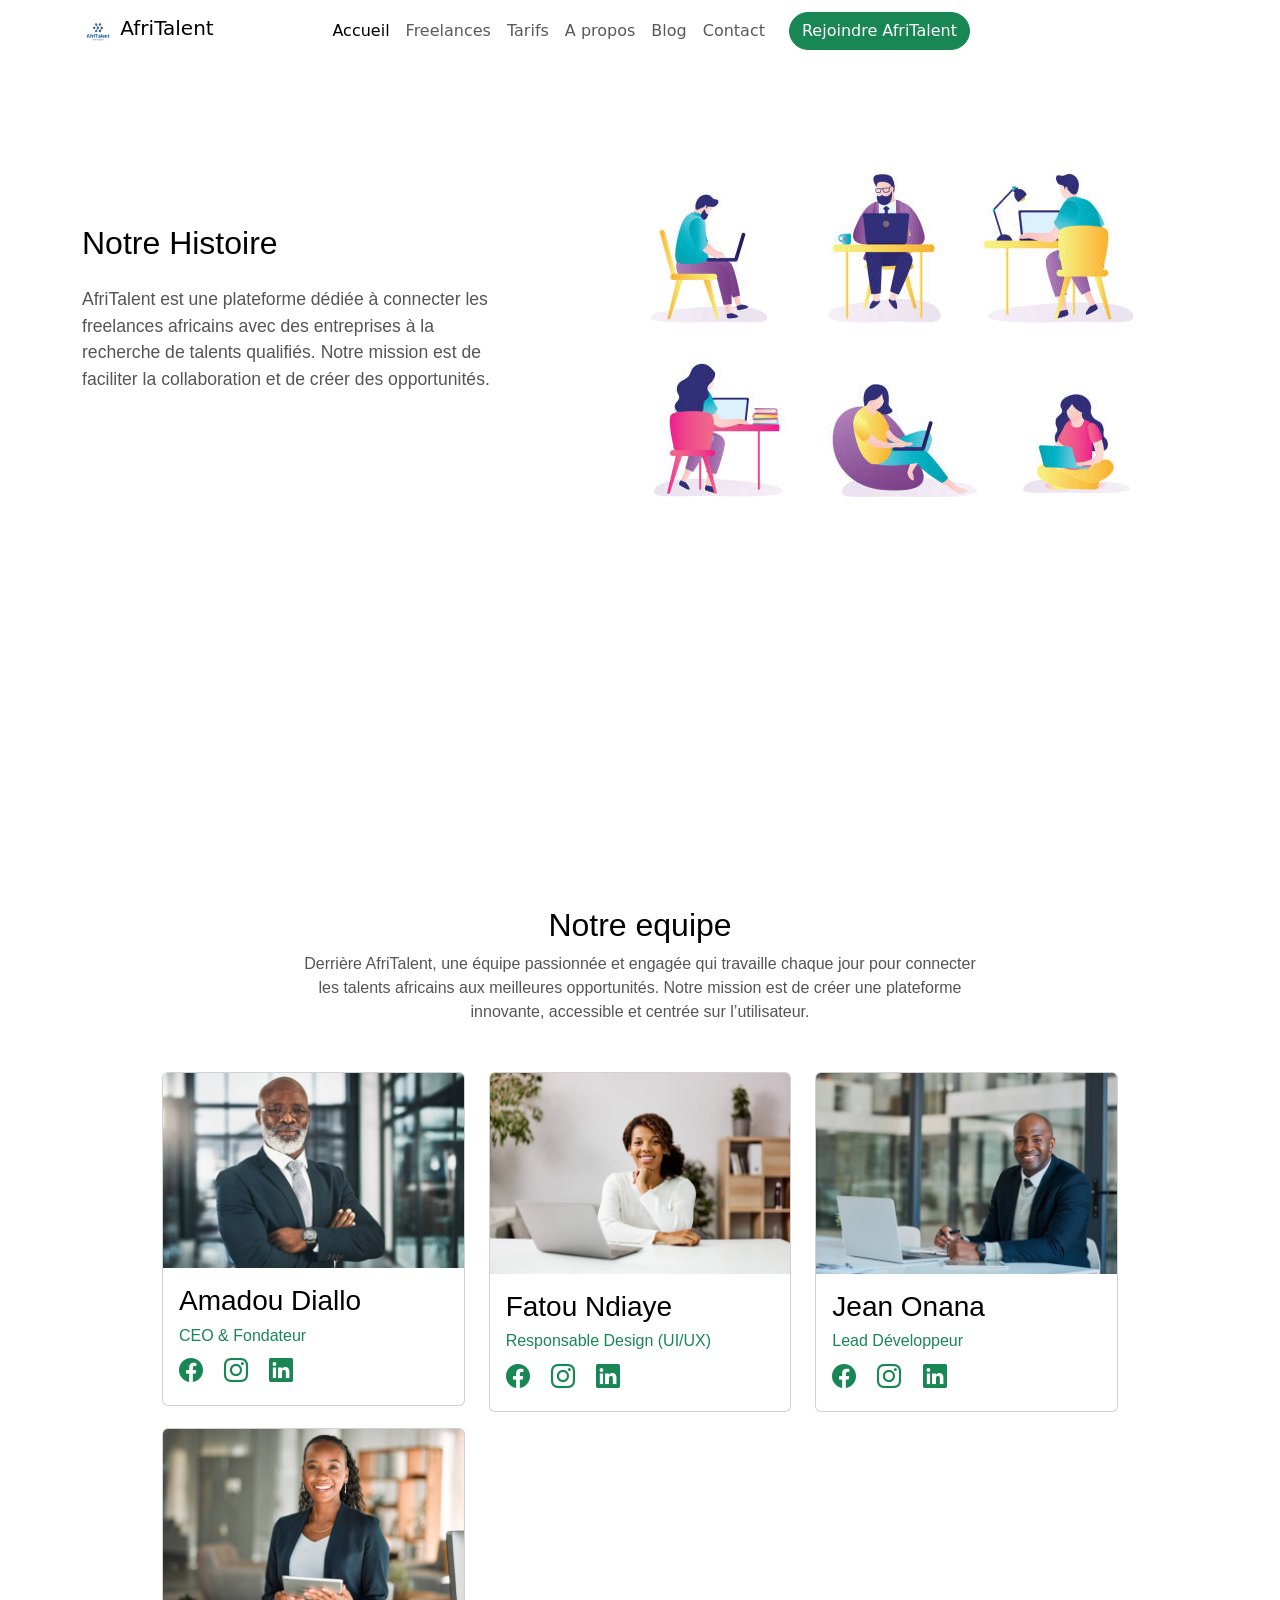
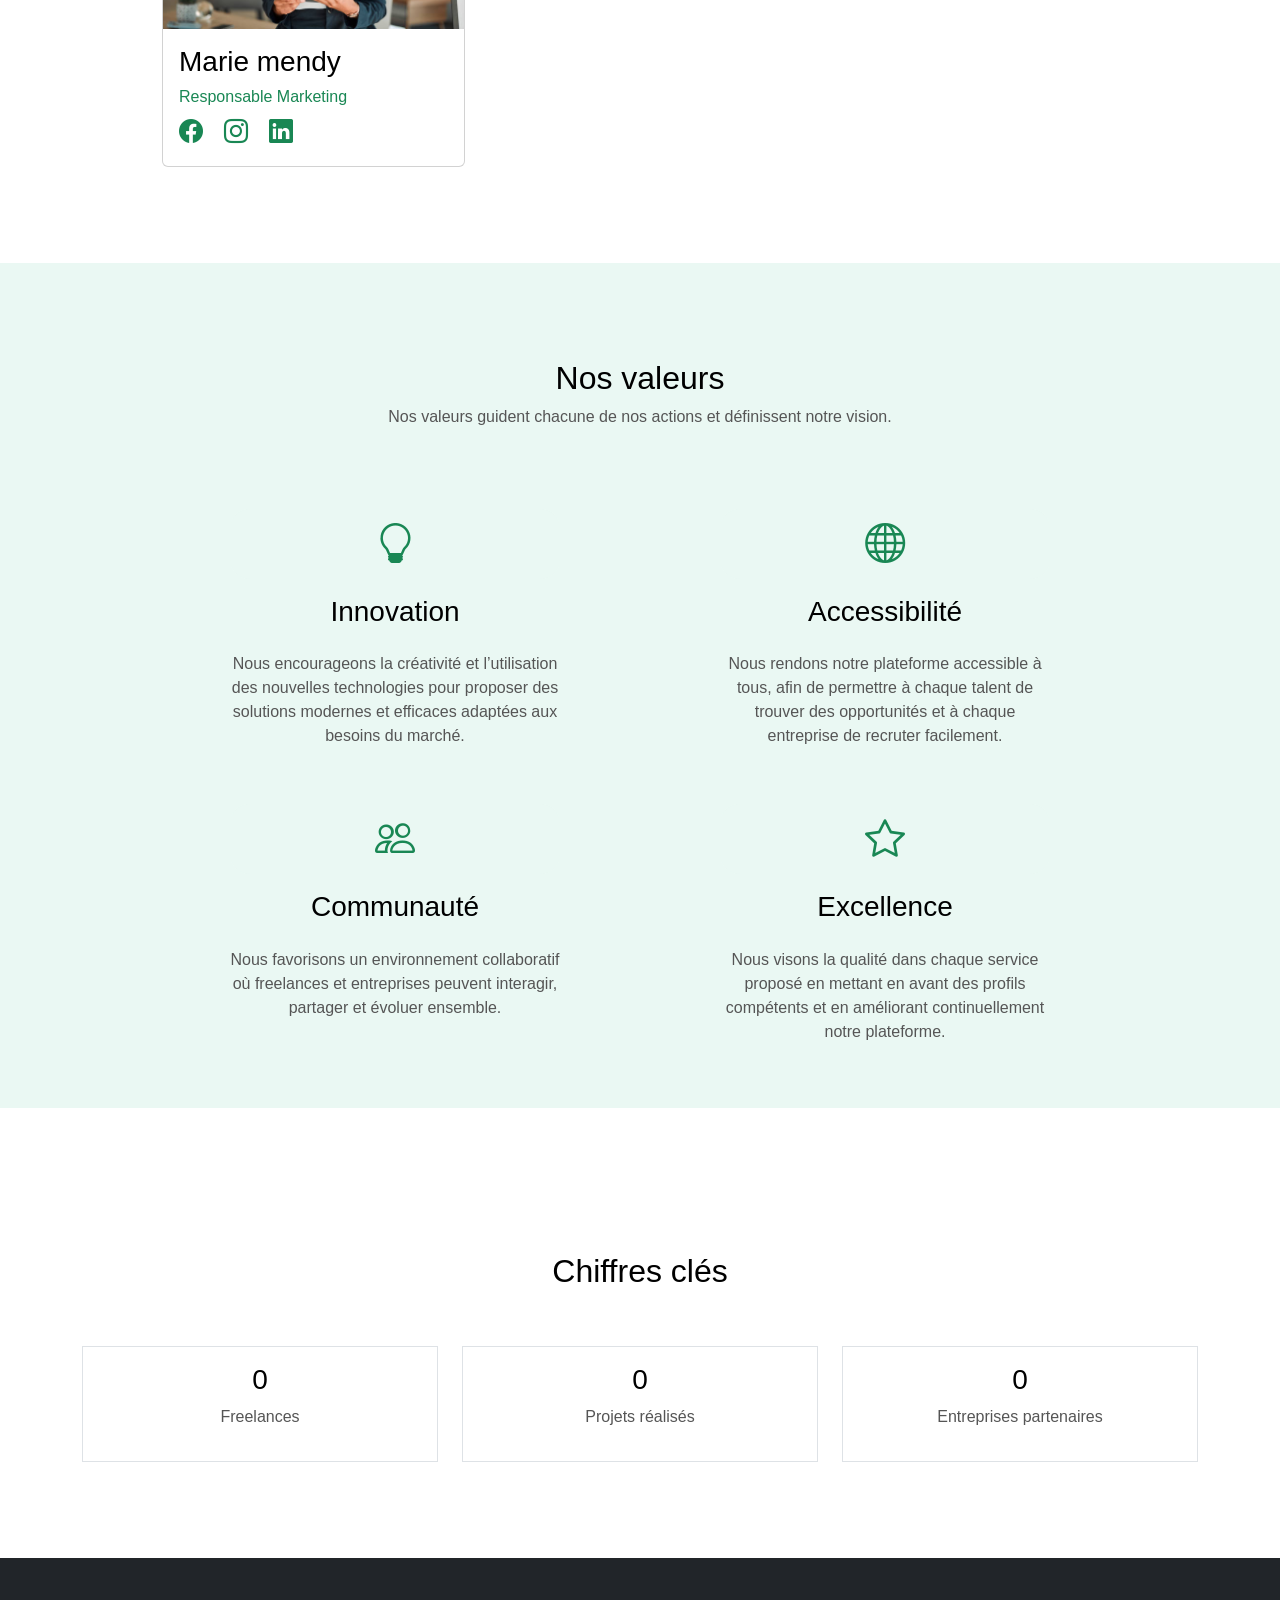
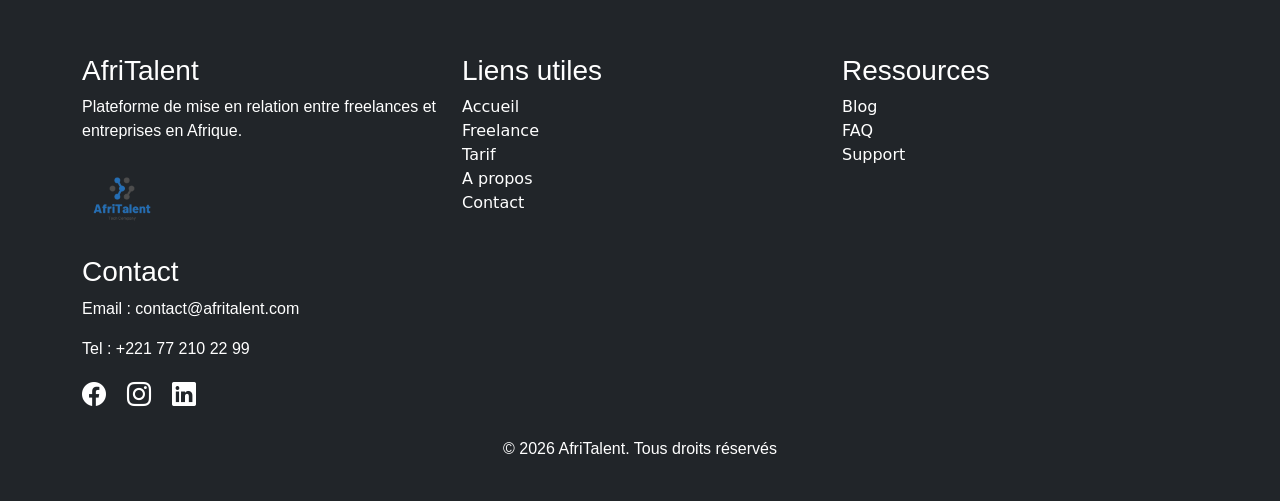
==== commit 46926d26: "Ajout du responsive design pour mobile et tablette avec media queries." ====
--- a/about.html
+++ b/about.html
@@ -52,7 +52,7 @@
                             <a class="nav-link" href="contact.html">Contact</a>
                         </li>
                     </ul>
-                    <a class="btn btn-success ms-3" href="contact.html">Rejoindre AfriTalent</a>
+                    <a class="btn btn-success ms-3" id="btn-nav" href="contact.html">Rejoindre AfriTalent</a>
                 </div>
             </div>
         </nav>
@@ -158,7 +158,7 @@
                     <p>Nos valeurs guident chacune de nos actions et définissent notre vision.</p>
                 </div>
                 <div class="row g-4 text-center">
-                    <div class="col-md-6 pe-5">
+                    <div class="col-12 col-md-6 col-lg-6" id="col-valeur">
                         
                             <div class="bg-icone my-3">
                                 <i class="bi bi-lightbulb fs-1 text-success"></i>
@@ -171,7 +171,7 @@
                         
                     </div>
 
-                    <div class="col-md-6 ps-5">
+                    <div class="col-12 col-md-6 col-lg-6" id="col-valeur">
                         
                             <div class="bg-icone my-3">
                                 <i class="bi bi-globe fs-1 text-success"></i>
@@ -184,7 +184,7 @@
                         
                     </div>
 
-                    <div class="col-md-6 pe-5">
+                    <div class="col-12 col-md-6 col-lg-6" id="col-valeur">
                         
                             <div class="bg-icone my-3">
                                 <i class="bi bi-people fs-1 text-success"></i>
@@ -196,8 +196,8 @@
                         
                     </div>
 
-                    <div class="col-md-6 ps-5">
-                        <div class="">
+                    <div class="col-12 col-md-6 col-lg-6" id="col-valeur">
+                        
                             <div class="bg-icone my-3">
                                 <i class="bi bi-star fs-1 text-success"></i>
                             </div>
@@ -205,7 +205,7 @@
                             <p>
                                 Nous visons la qualité dans chaque service proposé en mettant en avant des profils compétents et en améliorant continuellement notre plateforme.
                             </p>
-                        </div>
+                        
                     </div>
                 </div>
             </div>
@@ -217,21 +217,21 @@
                 <h2 class="text-center py-5">Chiffres clés</h2>
 
                 <div class="row text-center g-4">
-                    <div class="col-md-4">
+                    <div class="col-12 col-md-6 col-lg-4">
                         <div class=" p-3 border">
                             <h3>0</h3>
                             <p>Freelances</p>
                         </div>
                     </div>
                     
-                    <div class="col-md-4">
+                    <div class="col-12 col-md-6 col-lg-4">
                         <div class=" p-3 border">
                             <h3>0</h3>
                             <p>Projets réalisés</p>
                         </div>
                     </div>
 
-                    <div class="col-md-4">
+                    <div class="col-12 col-md-6 col-lg-4">
                         <div class=" p-3 border">
                             <h3>0</h3>
                             <p>Entreprises partenaires</p>
@@ -249,12 +249,12 @@
     <footer id="footer" class="pt-5 bg-dark">
         <div class="container text-white mt-5">
             <div class="row">
-                <div class="col md-3">
+                <div class="col-12 col-md-6 col-lg-4">
                     <h3>AfriTalent</h3>
                     <p>Plateforme de mise en relation entre freelances et entreprises en Afrique.</p>
                     <img src="images/logo_AfriTalent-removebg.png" alt="AfriTalent">
                 </div>
-                <div class="col md-3">
+                <div class="col-12 col-md-6 col-lg-4">
                     <h3>Liens utiles</h3>
                     <ul class="list-unstyled">
                         <li><a href="index.html" class="text-decoration-none text-white">Accueil</a></li>
@@ -264,7 +264,7 @@
                         <li><a href="contact.html" class="text-decoration-none text-white">Contact</a></li>
                     </ul>
                 </div>
-                <div class="col md-3">
+                <div class="col-12 col-md-6 col-lg-4">
                     <h3>Ressources</h3>
                     <ul class="list-unstyled">
                         <li><a href="" class="text-decoration-none text-white">Blog</a></li>
@@ -272,7 +272,7 @@
                         <li><a href="" class="text-decoration-none text-white">Support</a></li>
                     </ul>
                 </div>
-                <div class="col md-3">
+                <div class="col-12 col-md-6 col-lg-4 mt-3">
                     <h3>Contact</h3>
                     <p>Email : contact@afritalent.com</p>
                     <p>Tel : +221 77 210 22 99</p>
--- a/css/style.css
+++ b/css/style.css
@@ -15,7 +15,7 @@
 *{
     margin: 0;
     padding: 0;
-    box-sizing: border-box;
+    box-sizing: border-box;         /* Les bordures et paddings sont inclus dans la taille de l'element */
 }
 /* Couleuur de fond */
 body{
@@ -64,10 +64,10 @@
     /* background-color: var(--couleur-secondaire); */
 }
 #tire-hero{
-    font-size: 2.9em;
+    font-size: 3rem;
 }
 #sous-titre{
-    font-size: 1.5em;
+    font-size: 2rem;
 }
 #hero .btn{
     border-radius: 50px;
@@ -84,7 +84,8 @@
 }
 /* Section Comment ca marche */
 #comment .container .mb-5{
-    margin: 0 18em;
+    font-size: 1.2rem;
+    padding: 0 15rem;
 }
 #container-CCM{
     display: grid;
@@ -115,7 +116,8 @@
 
 /* Section Categorie services */
 #service .container .mb-5{
-    margin: 0 24em;
+    font-size: 1.2rem;
+    padding: 0 20rem;
 }
 #service{
     background-color: var(--couleur-secondaire);
@@ -136,13 +138,14 @@
 
 /* Section temoignage */
 #temoignage .container .mb-5{
-    margin: 0 18em;
+    font-size: 1.2rem;
+    padding: 0 15rem;
 }
 .carousel-item img{
-    width: 10em;
+    width: 10rem;
 }
 .temoignage-p{              
-    padding: 0 30em;
+    padding: 0 30rem;
 }
 
 /* Section CTA */
@@ -172,7 +175,7 @@
 /*Freelance */
 /* section freelance */
 #freelance select{
-    margin-top: 5em;
+    margin: 5rem 0 0 5rem;
 }
 #freelance .container .py-5{
     padding: 0 23em;
@@ -205,6 +208,7 @@
 }
 #tarif .card:hover{
     box-shadow: 0 0 10px 5px var(--couleur-secondaire);
+    transform: translateY(0.5em);
 }
 
 /* Setion accordion */
@@ -214,18 +218,18 @@
 #accordion .container{
     padding: 2em 0 5em 0;
 }
-#accordion .accordion .accordion-item{
+#accordion .accordion .accordion-item{              /*-- L'arriere accordion --*/
     background-color: var(--couleur-secondaire);
     border: none;
     margin: 1em 0;
 }
-#accordion .accordion .accordion-button{
+#accordion .accordion .accordion-button{            /*-- Le boutton de l'accordion --*/
     background-color: var(--bs-green);
     color: var(--couleur-fond);
     border-radius: 10px;
     padding: 1.3em;
 }
-#accordion .accordion .accordion-body{
+#accordion .accordion .accordion-body{              /*-- Les reponses de l'accordion --*/
     background-color: var(--couleur-fond);
     border-radius: 10px;
 }
@@ -246,7 +250,7 @@
     padding-top: 8em;
 }
 #histoire .notre-histoire img{
-    width: 80em;
+    width: 80rem;
 }
 #histoire .notre-histoire p{
     font-size: 1.1em;
@@ -277,6 +281,9 @@
 #valeur{
     background-color: var(--couleur-secondaire);
 }
+#col-valeur{
+    padding: 0 5rem;
+}
 
 
 /* Contact */
@@ -285,6 +292,7 @@
 }
 form button:hover{
     box-shadow: 0 0 10px 10px var(--couleur-secondaire);
+    transform: translateY(-0.5em);
 }
 #contact .container .adresse{
     margin-top: 8em;
@@ -303,5 +311,344 @@
     border-radius: 20px;
 }
 #testadd{
-    width: 30em;            /*==== pour diminuer la taille du colonne adresse ====*/
-}
+    width: 30rem;            /*==== pour diminuer la taille du colonne adresse ====*/
+}
+
+
+
+
+/* ===========================================================
+MEDIA QUERIES — Adaptations selon la taille de l'ecran
+=========================================================== */
+
+    /* ======== Page 1 : ACCUEIL ========= */
+/* --- Mobile : ecrans de 767px et moins --- */
+@media (max-width: 767px) {
+    /* Navbar */
+    #btn-nav{
+        padding: 0 2rem;
+        font-size: 1rem;
+    }
+
+    /* Section hero */
+    #tire-hero{
+        font-size: 2rem;
+    }
+    #sous-titre{
+        font-size: 1rem;
+    }
+
+    #hero .container .me-2{             /*-- Pour styliser le bouton "je suis freelance"*/
+        padding: 0.5rem 2.3rem;
+        margin-bottom: 0.5rem;
+    }
+    #hero-img{
+        margin-top: -2rem;
+    }
+
+    /* Section Comment ca marche */
+    #comment{
+        margin-top: 20rem;
+    }
+    #comment .container .mb-5{
+        font-size: 1rem;
+        padding: 0;
+    }
+    #container-CCM{
+        display: flex;
+        flex-wrap: wrap;
+        justify-content: center;
+    }
+    #etape1{
+        padding: 0 1rem;
+    }
+    #etape2{
+        padding: 0 1rem;
+    }
+    #etape3{
+        padding: 0 3rem;
+    }
+
+    /* Section Categorie de services */
+    #service .container .mb-5{
+        font-size: 1rem;
+        padding: 0;
+    }
+
+    /* Section temoignage */
+    #temoignage .container .mb-5{
+        font-size: 1rem;
+        padding: 0;
+    }
+    /* Carousel */
+    .carousel-item img{
+        width: 8rem;
+    }
+    .temoignage-p{              
+        padding: 0;
+    }
+    blockquote p{
+        padding-top: 5rem;
+    }
+
+    /* Section CTA */
+    #CTA .container h2{
+        padding: 0;
+    }
+}
+
+/* --- TABLETTE : ecrans compris entre 768px et 1023px --- */
+@media (min-width: 768px) and (max-width: 1023px) {
+    /* Section Comment ca marche */
+    .comment{
+        margin-top: 25rem;
+    }
+    #comment .container .mb-5{
+        font-size: 1rem;
+        padding: 0;
+    }
+
+    /* Section Categorie de services */
+    #service .container .mb-5{
+        font-size: 1rem;
+        padding: 0;
+    }
+
+    /* Section temoignage */
+    #temoignage .container .mb-5{
+        font-size: 1rem;
+        padding: 0;
+    }
+    /* Carousel */
+    .carousel-item img{
+        width: 8rem;
+    }
+    .temoignage-p{              
+        padding: 0;
+    }
+    blockquote p{
+        padding-top: 5rem;
+    }
+
+    /* Section CTA */
+    #CTA .container h2{
+        padding: 0;
+    }
+}
+
+/* --- ORDINATEUR : ecrans de 1200px et plus --- */
+@media (min-width: 1200px) {
+    /* Section Comment ca marche */
+    .comment{
+        margin-top: 8rem;
+    }
+
+    /* Section temoignage */
+    .temoignage-p{              
+        padding: 0 20rem;
+    }
+
+    /* Section CTA */
+    #CTA .container h2{
+        padding: 0;
+    }
+}
+
+    /* ======== Page 2 : Freelance ========= */
+/* --- Mobile : ecrans de 767px et moins --- */
+@media (max-width: 767px) {
+    /* Navbar */
+    #btn-nav{
+        padding: 0 2rem;
+        font-size: 1rem;
+    }
+    #freelance .container .py-5{
+        padding: 0;
+        margin-top: 10rem;
+    }
+}
+
+/* --- TABLETTE : ecrans compris entre 768px et 1023px --- */
+@media (min-width: 768px) and (max-width: 1023px) {
+    #freelance select{
+        width: 8rem;
+        margin-left: 2rem;
+    }
+    #freelance .container .py-5{
+        padding: 0;
+        margin-top: 25rem;
+    }
+}
+
+/* --- ORDINATEUR : ecrans de 1200px et plus --- */
+@media (min-width: 1200px) {
+     #freelance .container .py-5{
+        margin-top: 5rem;
+    }
+}
+
+    /* ======== Page 3 : Tarif ========= */
+/* --- Mobile : ecrans de 767px et moins --- */
+@media (max-width: 767px) {
+    /* Navbar */
+    #btn-nav{
+        padding: 0 2rem;
+        font-size: 1rem;
+    }
+
+    /* Section Tarif */
+    #tarif .container h2{
+        margin-top: 10rem;
+    }
+    #tarif .container .badge{
+        margin-left: 0;
+    }
+    #tarif{
+        margin-bottom: 35rem;
+    }
+    #tarif .row{
+        gap: 2rem;
+    }
+
+    /* Section Accordion */
+    #FAQ{
+        padding-top: 10rem;
+    }
+}
+
+/* --- TABLETTE : ecrans compris entre 768px et 1023px --- */
+@media (min-width: 768px) and (max-width: 1023px) {
+    /* Section Tarif */
+    #tarif .container h2{
+        margin-top: 10rem;
+    }
+    #tarif .container .badge{
+        margin-left: 15rem;
+    }
+    #tarif{
+        margin-bottom: 35rem;
+    }
+    #tarif .row{
+        gap: 2rem;
+    }
+}
+
+/* --- ORDINATEUR : ecrans de 1200px et plus --- */
+@media (min-width: 1200px) {
+    #tarif .container .badge{
+        margin-left: 15rem;
+    }
+}
+
+   /* ======== Page 4 : A propos ========= */
+/* --- Mobile : ecrans de 767px et moins --- */
+@media (max-width: 767px) {
+    /* Navbar */
+    #btn-nav{
+        padding: 0 2rem;
+        font-size: 1rem;
+    }
+    /* Section Notre histoire */
+    #histoire .notre-histoire{
+        display: flex;
+        flex-wrap: wrap;
+        gap: 2rem;
+        padding-top: 5rem;
+    }
+    #histoire .notre-histoire img{
+        width: 100%;
+    }
+    #histoire .notre-histoire p{
+        font-size: 1rem;
+    }
+    /* Section L'équipe */
+    #equipe .container p{
+        margin: 0;
+        text-align: center;
+    }
+    #equipe .row{
+        padding: 0 1rem;
+    }
+    #equipe .row .card{
+        margin-bottom: 1rem;
+    }
+    /* Section nos valeurs */
+    #col-valeur{
+        padding: 0;
+    }
+}
+/* --- TABLETTE : ecrans compris entre 768px et 1023px --- */
+@media (min-width: 768px) and (max-width: 1023px)  {
+    /* Section Notre histoire */
+    #histoire .notre-histoire{
+        display: flex;
+        flex-wrap: wrap;
+        gap: 3rem;
+        padding-top: 5rem;
+    }
+    #histoire .notre-histoire img{
+        width: 100%;
+    }
+    #equipe .container p{
+        margin: 0;
+        text-align: center;
+    }
+    #equipe .row{
+        padding: 0 1rem;
+    }
+    #equipe .row .card{
+        margin-bottom: 1rem;
+    }
+    /* Section nos valeurs */
+    #col-valeur{
+        padding: 0;
+    }
+}
+/* --- ORDINATEUR : ecrans de 1200px et plus --- */
+@media (min-width: 1200px) {
+    #histoire .notre-histoire{   
+        gap: 5rem;  
+    }
+}
+
+    /* ======== Page 5 : Contact ========= */
+/* --- Mobile : ecrans de 767px et moins --- */
+@media (max-width: 767px) {
+    /* Navbar */
+    #btn-nav{
+        padding: 0 2rem;
+        font-size: 1rem;
+    }
+    #contact h2{
+        padding-top: 5rem;
+    }
+    #contact .container .adresse i{     /*==== Pour gerer l'icone ====*/
+        margin-left: 2rem;
+    }
+    #contact iframe{
+        width: 100%;
+    }
+}
+
+/* --- TABLETTE : ecrans de 768px et moins --- */
+@media (min-width: 768px) and (max-width: 1023px) {
+    #contact h2{
+        padding-top: 5rem;
+    }
+    #test-form{
+        width: 100%;
+    }
+    #testadd{
+        width: 100%;            /*==== pour gerer la taille du colonne adresse ====*/
+    }
+    #contact iframe{
+        width: 100%;
+    }
+}
+/* --- ORDINATEUR : ecrans de 1200px et plus --- */
+@media (min-width: 1200px) {
+    #contact iframe{
+        width: 50%;
+        margin-top: 5rem;
+    }
+}
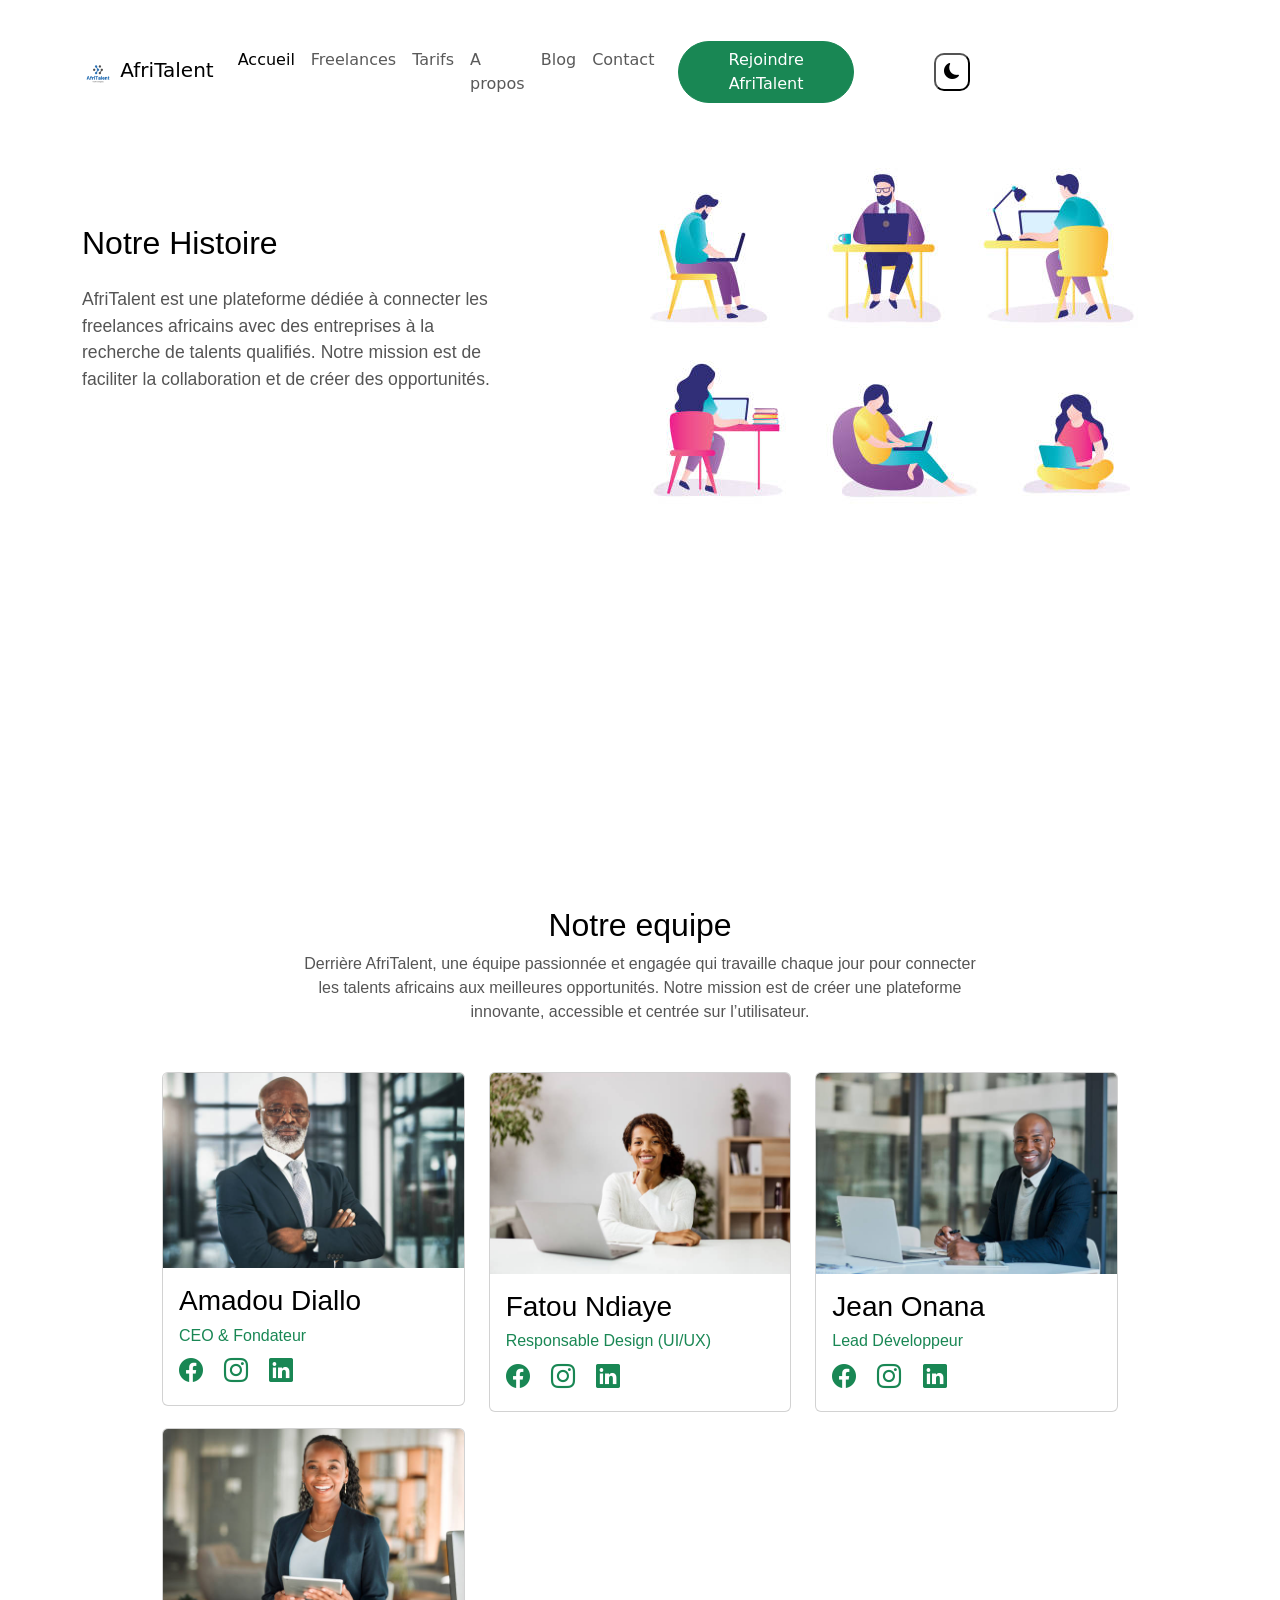
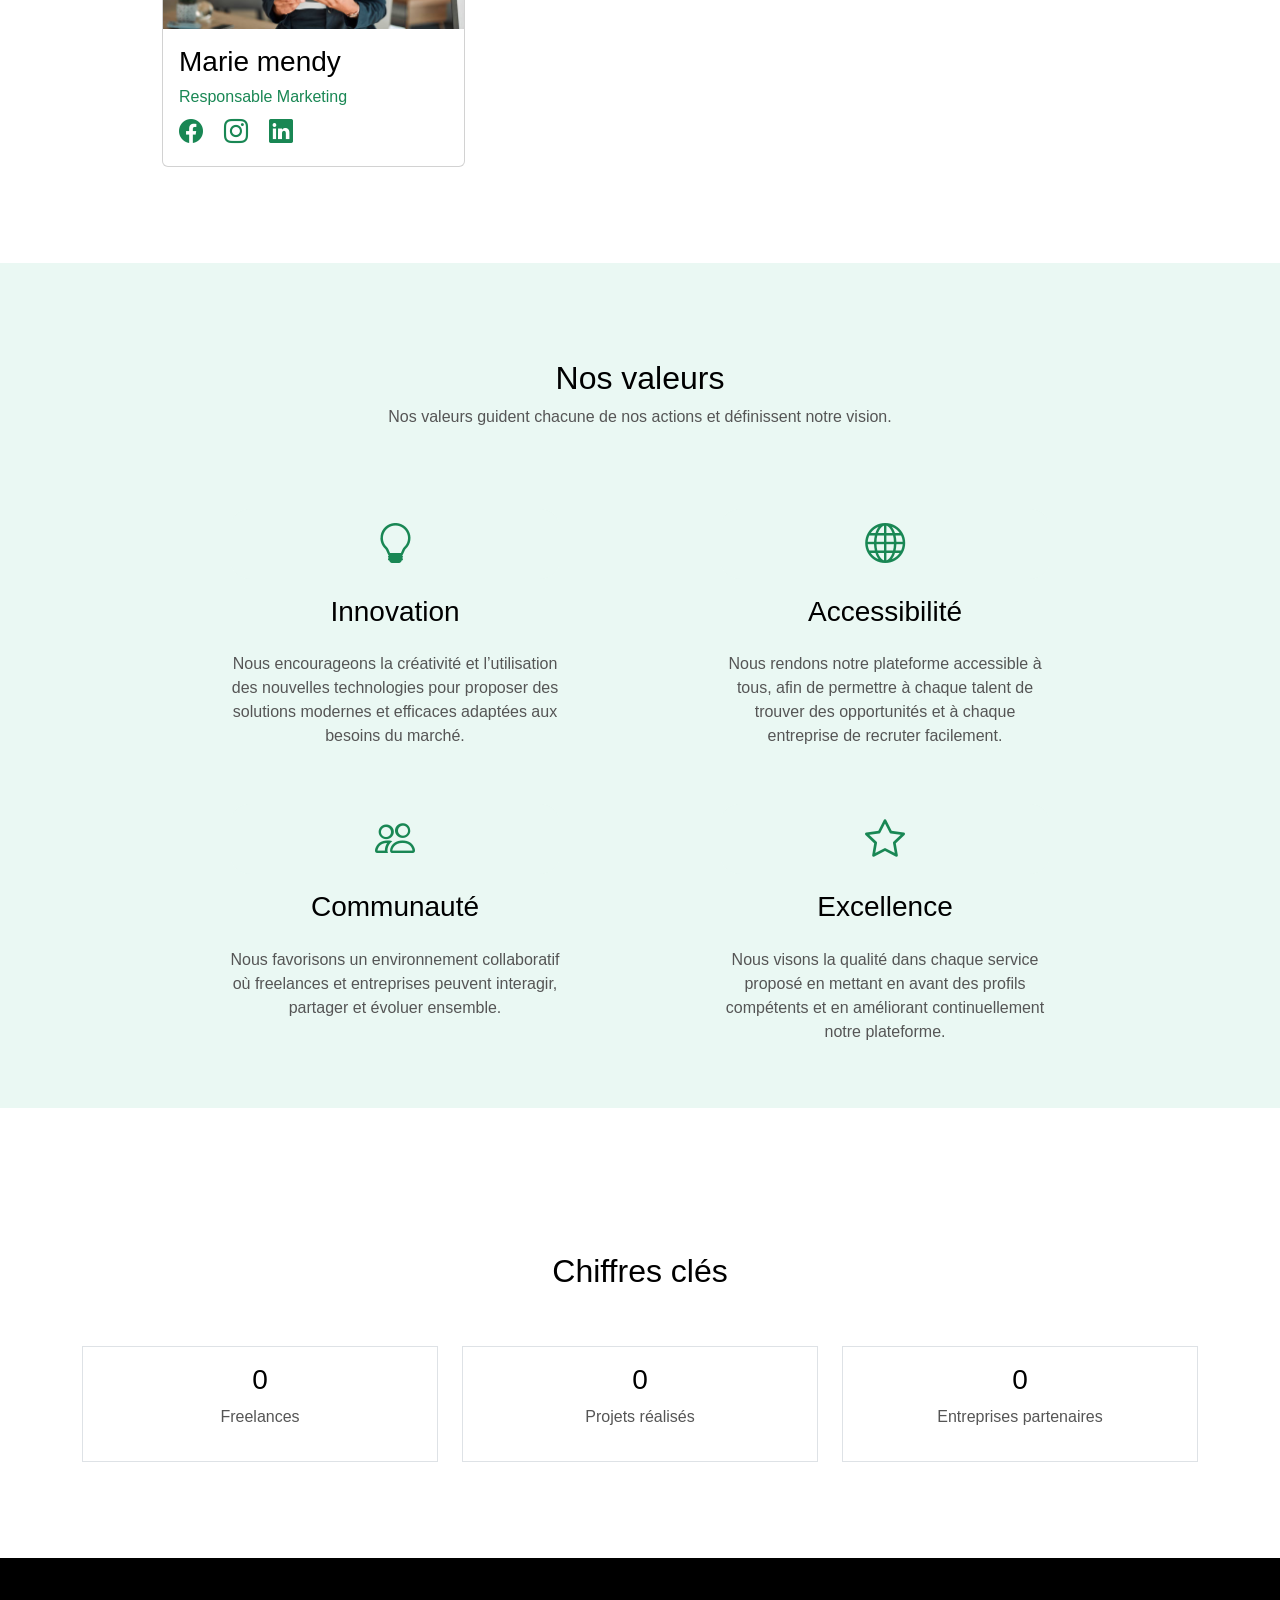
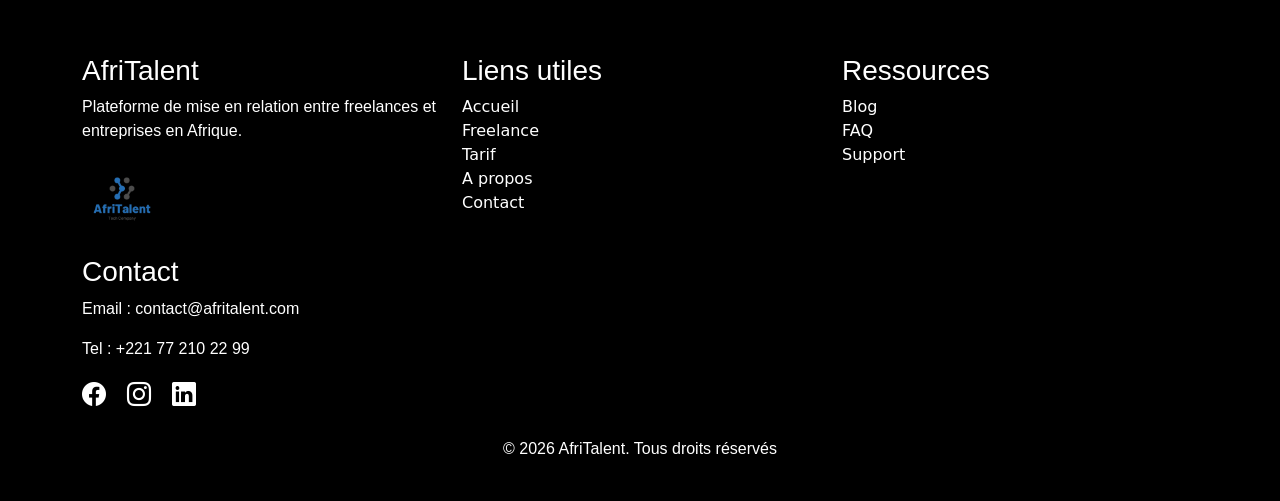
==== commit 0654431d: "Ajout des fonctionnalités JavaScript : dark mode avec localStorage, navbar dynamique au scroll et bo" ====
--- a/about.html
+++ b/about.html
@@ -3,7 +3,7 @@
 <head>
     <meta charset="UTF-8">
     <meta name="viewport" content="width=device-width, initial-scale=1.0">
-    <title>AfriTalent — Accueil</title>
+    <title>AfriTalent — A propos</title>
     <!-- Bootstrap 5 via CDN : feuille de style -->
     <link
     href="https://cdn.jsdelivr.net/npm/bootstrap@5.3.0/dist/css/bootstrap.min.css"
@@ -17,7 +17,7 @@
 <body>
     <header>
         <!-- Barre de Navigation -->
-        <nav class="navbar navbar-expand-lg">
+        <nav class="navbar navbar-expand-lg" id="navbar">
             <div class="container">
                 <a class="navbar-brand" href="index.html">
                 <img src="images/logo_AfriTalent-removebg.png" alt="AfriTalent" class="d-inline-block align-text-top">
@@ -54,6 +54,9 @@
                     </ul>
                     <a class="btn btn-success ms-3" id="btn-nav" href="contact.html">Rejoindre AfriTalent</a>
                 </div>
+                <button id="dark-mode">
+                    <i class="bi bi-moon-fill"></i>
+                </button>
             </div>
         </nav>
     </header>
@@ -246,7 +249,7 @@
     </main>
 
     <!-- Footer / pied de page -->
-    <footer id="footer" class="pt-5 bg-dark">
+    <footer id="footer" class="pt-5">
         <div class="container text-white mt-5">
             <div class="row">
                 <div class="col-12 col-md-6 col-lg-4">
@@ -291,6 +294,11 @@
         </div>
     </footer>
 
+    <!-- Bouton retour en haut -->
+    <button id="btn-Top">
+        <i class="bi bi-arrow-up-short"></i>
+    </button>
+
     <!-- Bootstrap 5 via CDN : script JavaScript -->
     <script
     src="https://cdn.jsdelivr.net/npm/bootstrap@5.3.0/dist/js/bootstrap.bundle.min.js"
--- a/css/style.css
+++ b/css/style.css
@@ -1,11 +1,11 @@
-/* Variables */
+/* Declaration de Variables */
 :root {   
     /* Couleurs */
-    --bs-green: #198754;   /*Couleur principale*/
+    --bs-green: #198754;            /*Couleur principale*/
   --couleur-secondaire : #EAF8F3;   /*Couleur secondaire*/
-  --couleur-fond : #FFFFFF;    /*Couleur de fond*/
-  --couleur-paragraphe : #555555;    /*Couleur paragraphe et icones*/
-  --couleur-titre : #000000;    /*Couleur titre*/
+  --couleur-fond : #FFFFFF;         /*Couleur de fond*/
+  --couleur-paragraphe : #555555;    /*Couleur paragraphe*/
+  --couleur-titre : #000000;        /*Couleur titre*/
 
   /* police */
   --police-titre : 'poppins', sans-serif;
@@ -30,11 +30,27 @@
     color: var(--couleur-paragraphe);
     font-family: var(--police-paragraphe);
 }
-.btn{
-    /* border-radius: 50px; */
-}
-
-/* Accueil */
+
+
+/* =========================
+   DARK MODE (Couleurs)
+========================= */
+
+.dark-mode{
+
+    --couleur-fond: #121212;             /*Couleur de fond*/
+    --couleur-secondaire: #1E2A24;      /*Couleur secondaire*/
+    --couleur-titre: #FFFFFF;           /*Couleur titre*/
+    --couleur-paragraphe: #B3B3B3;      /*Couleur paragraphe*/
+    --bs-green: #20c997;               /*Couleur principale*/
+
+}
+
+
+
+
+
+
 header{
     position: fixed;
     width: 100vw;
@@ -43,10 +59,22 @@
 
 /* Navbar */
 nav{
-    background-color: var(--couleur-fond);
-}
+    background-color: transparent;    
+}
+/* Navbar sous dark mode */
+.dark-mode nav .navbar-toggler-icon{
+    background-color: var(--bs-green);          /* Style Bouton du Menu hamburger */
+}
+.dark-mode nav{
+    background-color: transparent;        
+}
+.dark-mode nav a{
+    color: var(--couleur-titre);            /*=== Couleur police navbar sous dark mode*/
+}
+
 nav .container{
     padding-right: 15em;
+    padding-top: 2rem;
 }
 nav .btn{
     border-radius: 50px;
@@ -54,14 +82,41 @@
 nav img{
     width: 2rem;
 }
+/* Style du navbar au scroll */
+.navbar-scroll{
+    background-color: var(--couleur-fond);
+    box-shadow: 0 0 10px 5px var(--couleur-secondaire);
+}
+.dark-mode .navbar-scroll{
+    background-color: var(--couleur-secondaire);            /* Style du navbar au scroll sous effet dark mode */
+}
+.navbar-scroll .container{
+    padding-top: 0;                             /* Reduit l'espace haut de la navbar */
+}
 .btn{
     border-radius: 50px;
 }
-
+/* Bouton dark-mode */
+#dark-mode{
+    margin-left: 5rem;
+    padding: 0.3rem 0.5rem;
+    border-radius: 10px;
+    color: var(--couleur-titre);
+    background: transparent;
+    /* border: none; */
+}
+/* Style du bouton sous effet dark mode */
+.dark-mode #dark-mode{
+    background-color: var(--couleur-fond);
+    border: none;
+    padding: 0.4rem 0.6rem;
+}
+
+
+/* ===== Accueil ====*/
 /* Section hero */
 #hero{
     height: 100vh;
-    /* background-color: var(--couleur-secondaire); */
 }
 #tire-hero{
     font-size: 3rem;
@@ -109,6 +164,9 @@
     padding: 0.3em 0.7em;
     border-radius: 20px;
 }
+.dark-mode .bg-i{
+    color: var(--couleur-titre);        /* L'icone de la section CCM sous dark mode*/
+}
 #etape1, #etape2, #etape3{
     border-radius: 20px;
 }
@@ -127,9 +185,7 @@
     padding: 0.3em 1em;
     border-radius: 20px;
 }
-#service .container .row p{
-    color: var(--bs-green);
-}
+
 #service .container .row .col-12:hover{
     /* transform: translateY(-2.5em); */
     transform: rotate(5deg);
@@ -147,6 +203,10 @@
 .temoignage-p{              
     padding: 0 30rem;
 }
+/* Temoignage sous dark mode */
+.dark-mode .temoignage-p{
+    background-color: var(--couleur-secondaire);
+}
 
 /* Section CTA */
 #CTA{
@@ -162,6 +222,9 @@
 
 
 /* Footer */
+#footer{
+    background-color: var(--couleur-titre);
+}
 #footer img{
     width: 5rem;
 }
@@ -171,8 +234,31 @@
 #footer ul li:hover{
     text-decoration: underline;
 }
-
-/*Freelance */
+/* Footer sous dark mode */
+.dark-mode #footer{
+    background-color: var(--couleur-secondaire);
+}
+/* .dark-mode #footer h3, #footer p{
+    color: var(--couleur-titre);
+} */
+
+/* Bouton retour en haut */
+#btn-Top{
+    position: fixed;
+    bottom: 20px;               /* Distance depuis le bas */
+    right: 20px;                /* Distance depuis le cote droit */
+    padding: 0 5px;
+    font-size: 2em;
+    border: none;
+    border-radius: 10px;
+    background-color: var(--bs-green);
+    color: var(--couleur-fond);
+}
+#btn-Top:hover{
+    transform: translateY(-5px);
+}
+
+/*==== Freelance ====*/
 /* section freelance */
 #freelance select{
     margin: 5rem 0 0 5rem;
@@ -190,9 +276,11 @@
     box-shadow: 0 0 10px 5px var(--couleur-secondaire);
     transform: translateY(-1em);
 }
-
-
-/* Tarif */
+.dark-mode #freelance .container .card{
+    background-color: var(--couleur-secondaire);            /* Couleur de la carte sous dark mode */
+}
+
+/*==== Tarif ====*/
 /* section Tarif */
 #tarif{
     height: 90vh;
@@ -209,6 +297,13 @@
 #tarif .card:hover{
     box-shadow: 0 0 10px 5px var(--couleur-secondaire);
     transform: translateY(0.5em);
+}
+/* card sous effet dark mode */
+.dark-mode #tarif .card{
+    background-color: var(--couleur-secondaire);
+}
+.dark-mode #tarif .card ul li{
+    color: var(--couleur-paragraphe);
 }
 
 /* Setion accordion */
@@ -233,12 +328,15 @@
     background-color: var(--couleur-fond);
     border-radius: 10px;
 }
+.dark-mode #accordion .accordion .accordion-body{
+    color: var(--couleur-titre);
+}
 #accordion .accordion .accordion-button:focus{
     box-shadow: none;
 }
 
 
-/* A propos */
+/*==== A propos ====*/
 /* Section notre histoire */
 #histoire{
     height: 90vh;
@@ -252,11 +350,11 @@
 #histoire .notre-histoire img{
     width: 80rem;
 }
+.dark-mode #histoire .notre-histoire img{
+    border-radius: 10px;                       /* Bordure de l'image sous dark mode*/
+}
 #histoire .notre-histoire p{
     font-size: 1.1em;
-}
-#valeur .row{
-    padding: 0 5em;
 }
 
 /* Section L'équipe */
@@ -273,6 +371,9 @@
     box-shadow: 0 0 10px 5px var(--couleur-secondaire);
     transform: rotate(2deg);
 }
+.dark-mode #equipe .container .card{
+    background-color: var(--couleur-secondaire);        /* background du card sous dark mode */
+}
 #equipe .container h6{
     color: var(--bs-green);
 }
@@ -281,12 +382,15 @@
 #valeur{
     background-color: var(--couleur-secondaire);
 }
+#valeur .row{
+    padding: 0 5em;
+}
 #col-valeur{
     padding: 0 5rem;
 }
 
 
-/* Contact */
+/*==== Contact ====*/
 #contact .container .col-12{
     border-radius: 20px;
 }
@@ -310,8 +414,20 @@
     padding: 5em 0 3em 0;       /*==== Pour gerer l'espace interieur de l'adresse et bordure ====*/
     border-radius: 20px;
 }
-#testadd{
-    width: 30rem;            /*==== pour diminuer la taille du colonne adresse ====*/
+#id-add{
+    width: 30rem;            /*==== pour diminuer la largeur de la colonne adresse ====*/
+}
+
+/* Formulaire sous dark mode */
+.dark-mode #id-form{
+    background-color: var(--couleur-secondaire);
+}
+.dark-mode form label{
+    color: var(--couleur-titre);
+}
+/* Adresse sous dark mode */
+.dark-mode #adresse{
+    background-color: var(--couleur-secondaire);
 }
 
 
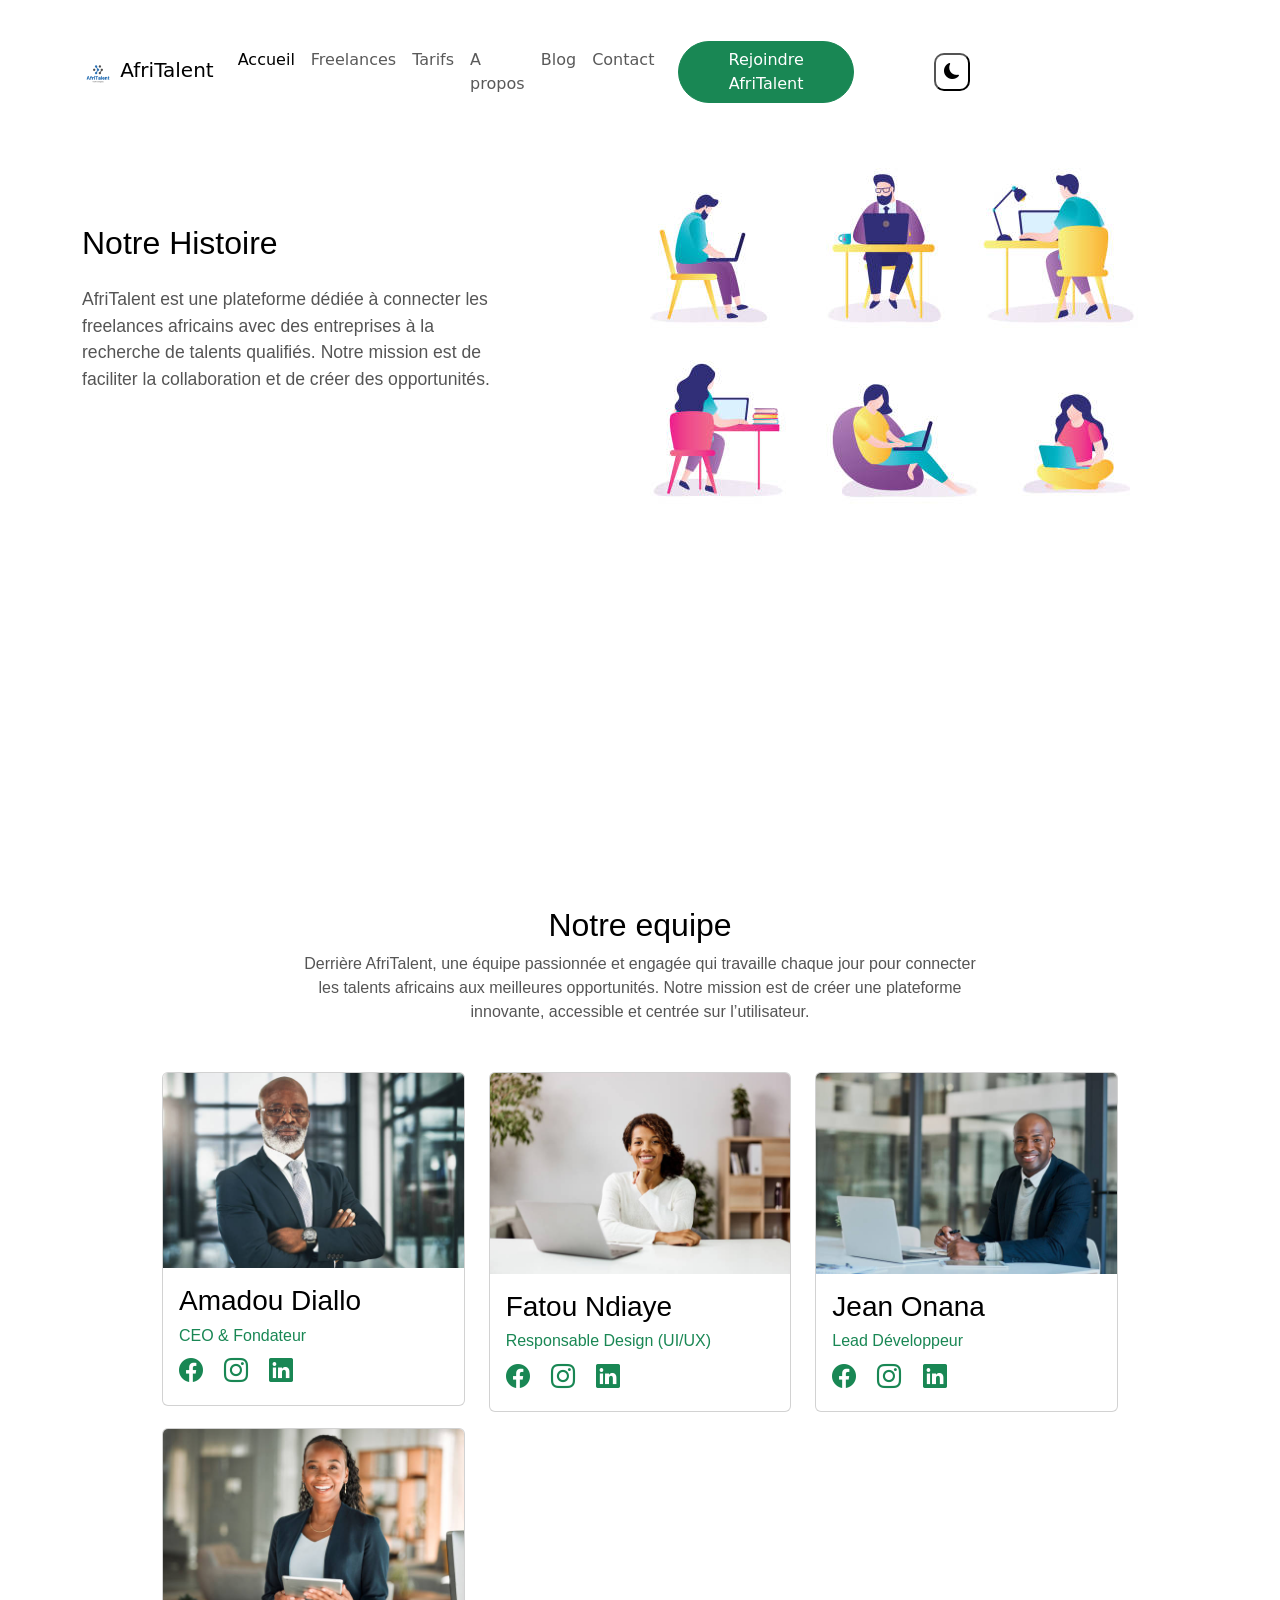
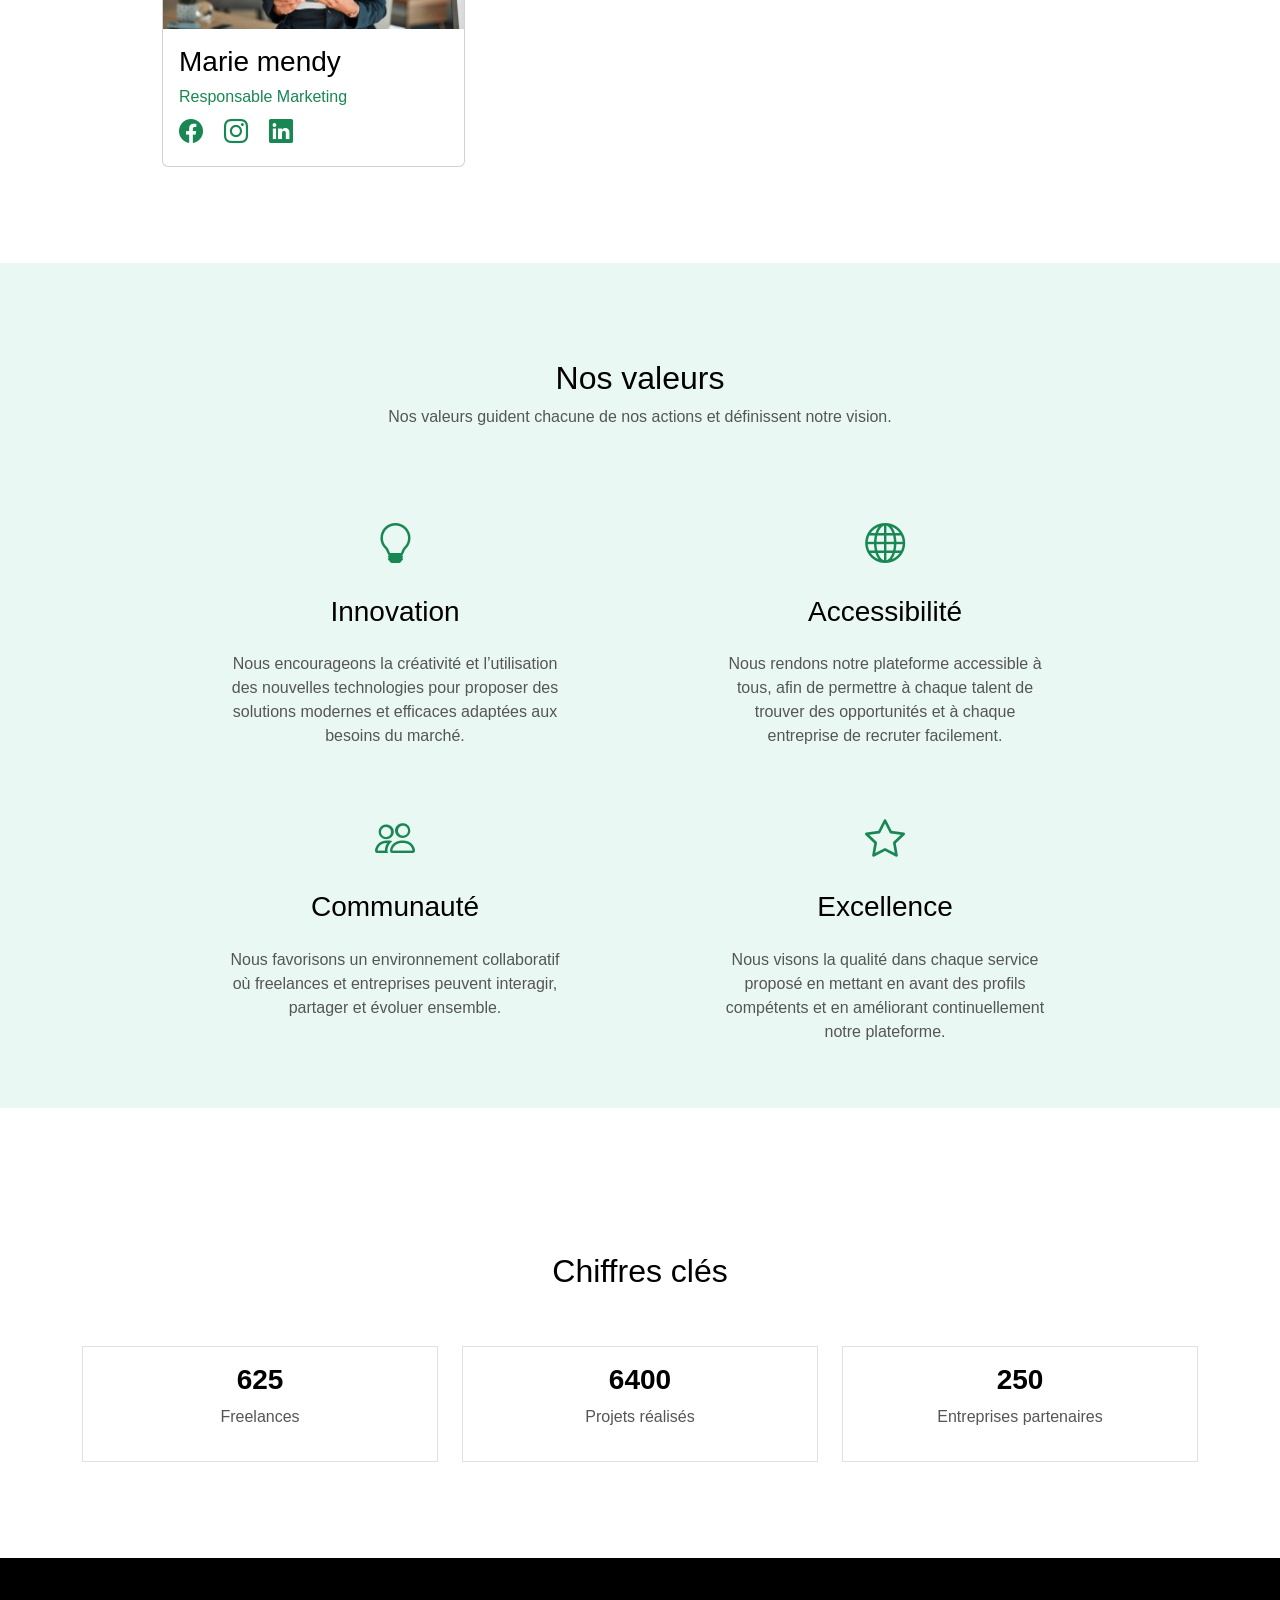
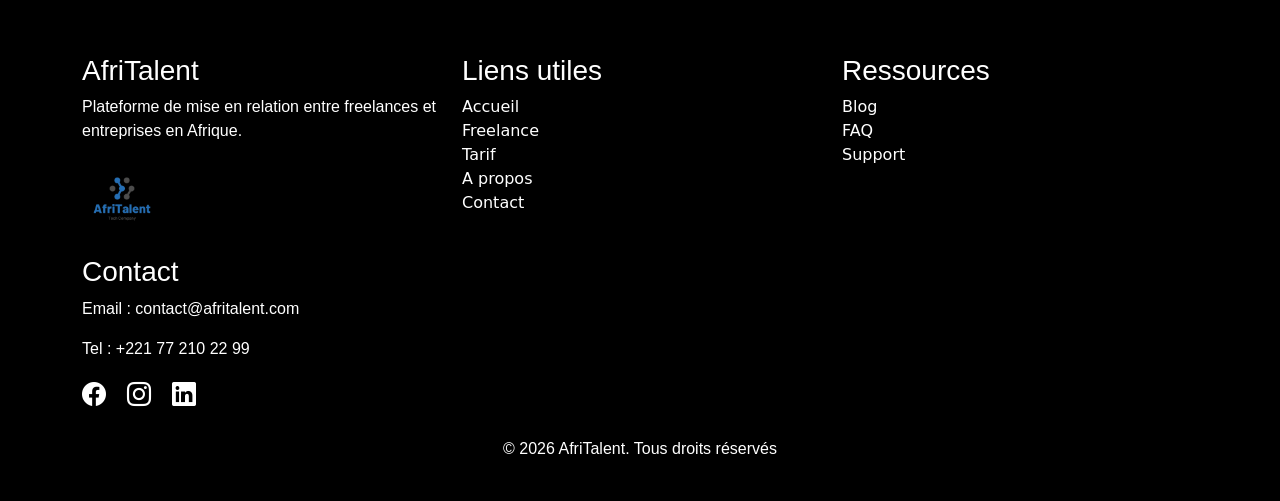
==== commit ede78210: "Ajout des compteurs animés et animations fade-in au scroll." ====
--- a/about.html
+++ b/about.html
@@ -65,7 +65,7 @@
     <main>
         
         <!-- Section Notre Histoire -->
-        <section id="histoire" class="container">
+        <section id="histoire" class="container fade-in">
             <div class="notre-histoire">
                 <div class="pt-5 mt-5">
                     <h2 class="pb-3">Notre Histoire</h2>
@@ -80,7 +80,7 @@
         </section>
 
         <!-- Section L'équipe -->
-        <section id="equipe" class="my-5">
+        <section id="equipe" class="my-5 fade-in">
             <div class="container py-5">
                 <div class="text-center pb-5">
                     <h2>Notre equipe</h2>
@@ -154,7 +154,7 @@
         </section>
 
         <!-- Section Nos valeurs -->
-        <section id="valeur">
+        <section id="valeur" class="fade-in">
             <div class="container py-5">
                 <div class="text-center py-5">
                     <h2>Nos valeurs</h2>
@@ -215,28 +215,28 @@
         </section>
 
         <!-- Section chiffre cles -->
-        <section id="chiffre" class="py-5">
+        <section id="chiffre" class="py-5 fade-in">
             <div class="container py-5">
                 <h2 class="text-center py-5">Chiffres clés</h2>
 
                 <div class="row text-center g-4">
                     <div class="col-12 col-md-6 col-lg-4">
                         <div class=" p-3 border">
-                            <h3>0</h3>
+                            <h3 class="fw-bold" id="free-lance">0</h3>
                             <p>Freelances</p>
                         </div>
                     </div>
                     
                     <div class="col-12 col-md-6 col-lg-4">
                         <div class=" p-3 border">
-                            <h3>0</h3>
+                            <h3 class="fw-bold" id="projets">0</h3>
                             <p>Projets réalisés</p>
                         </div>
                     </div>
 
                     <div class="col-12 col-md-6 col-lg-4">
                         <div class=" p-3 border">
-                            <h3>0</h3>
+                            <h3 class="fw-bold" id="entreprises">0</h3>
                             <p>Entreprises partenaires</p>
                         </div>
                     </div>
--- a/css/style.css
+++ b/css/style.css
@@ -1,4 +1,6 @@
-/* Declaration de Variables */
+/* =========================
+   Declaration de Variables
+========================= */
 :root {   
     /* Couleurs */
     --bs-green: #198754;            /*Couleur principale*/
@@ -35,19 +37,13 @@
 /* =========================
    DARK MODE (Couleurs)
 ========================= */
-
 .dark-mode{
-
     --couleur-fond: #121212;             /*Couleur de fond*/
     --couleur-secondaire: #1E2A24;      /*Couleur secondaire*/
     --couleur-titre: #FFFFFF;           /*Couleur titre*/
     --couleur-paragraphe: #B3B3B3;      /*Couleur paragraphe*/
     --bs-green: #20c997;               /*Couleur principale*/
-
-}
-
-
-
+}
 
 
 
@@ -113,7 +109,7 @@
 }
 
 
-/* ===== Accueil ====*/
+/* ===== Accueil =====*/
 /* Section hero */
 #hero{
     height: 100vh;
@@ -130,9 +126,11 @@
 #hero-img{
     border-radius: 10px;
     width: 90%;
+    transform: rotate(0deg);                    /* Valeur de depart */
+    transition: transform 2s ease;              /* Duree de la transition 1s*/
 }
 #hero-img:hover{
-    transform: rotate(10deg);       /*==== Rotation de l'image en cas de survol ====*/
+    transform: rotate(10deg);                   /*==== Rotation de l'image en cas de survol ====*/
 }
 #hero .container{
     padding-top: 8em;
@@ -185,10 +183,12 @@
     padding: 0.3em 1em;
     border-radius: 20px;
 }
-
 #service .container .row .col-12:hover{
-    /* transform: translateY(-2.5em); */
-    transform: rotate(5deg);
+    transform: rotate(0deg);                                /* Valeur de depart */
+    transition: transform 1s ease;                          /* transition d'une seconde */
+}
+#service .container .row .col-12:hover{
+    transform: rotate(5deg);                                /* Rotation de 5deg en cas se survol */
 }
 
 
@@ -242,7 +242,7 @@
     color: var(--couleur-titre);
 } */
 
-/* Bouton retour en haut */
+/*==== Bouton retour en haut ====*/
 #btn-Top{
     position: fixed;
     bottom: 20px;               /* Distance depuis le bas */
@@ -253,9 +253,11 @@
     border-radius: 10px;
     background-color: var(--bs-green);
     color: var(--couleur-fond);
+    transform: translateY(0);
+    transition: transform 1s ease;
 }
 #btn-Top:hover{
-    transform: translateY(-5px);
+    transform: translateY(-10px);
 }
 
 /*==== Freelance ====*/
@@ -273,8 +275,12 @@
     color: var(--bs-green);
 }
 #freelance .container .card:hover{
+    transform: translateY(0);                                        /* Valeur de depart*/
+    transition: transform 1s ease;                                  /* Duree de la transition 1s */
+}
+#freelance .container .card:hover{
     box-shadow: 0 0 10px 5px var(--couleur-secondaire);
-    transform: translateY(-1em);
+    transform: translateY(-1.5em);                             /* Card monte en haut en cas de survol */
 }
 .dark-mode #freelance .container .card{
     background-color: var(--couleur-secondaire);            /* Couleur de la carte sous dark mode */
@@ -294,9 +300,13 @@
 #tarif .container .badge{
     margin-left: 25em;
 }
+#tarif .card{
+    transform: translateY(0);                                 /* Valeur de depart*/
+    transition: transform 1s ease;                           /* Duree de la transition 1s */
+}
 #tarif .card:hover{
     box-shadow: 0 0 10px 5px var(--couleur-secondaire);
-    transform: translateY(0.5em);
+    transform: translateY(1em);
 }
 /* card sous effet dark mode */
 .dark-mode #tarif .card{
@@ -367,6 +377,10 @@
 #equipe .container .card img{
     border-radius: 5px 5px 0 0;
 }
+#equipe .container .card{
+    transform: rotate(0);                                           /* Valeur de depart*/
+    transition: transform 1s ease;                          /* Duree de la transition 1s */
+}
 #equipe .container .card:hover{
     box-shadow: 0 0 10px 5px var(--couleur-secondaire);
     transform: rotate(2deg);
@@ -430,6 +444,15 @@
     background-color: var(--couleur-secondaire);
 }
 
+
+/*====== JS, Sections en fondu (fade-in) ======*/
+.fade-in{
+    opacity: 0;                                                       /* invisible au depart */
+    transition: opacity 1s ease-in-out;                              /* transition d'une seconde */
+}
+.fade-in.sectionFade-in{
+    opacity: 1;                                                 /* Visble apres d'etection de la section */
+}
 
 
 
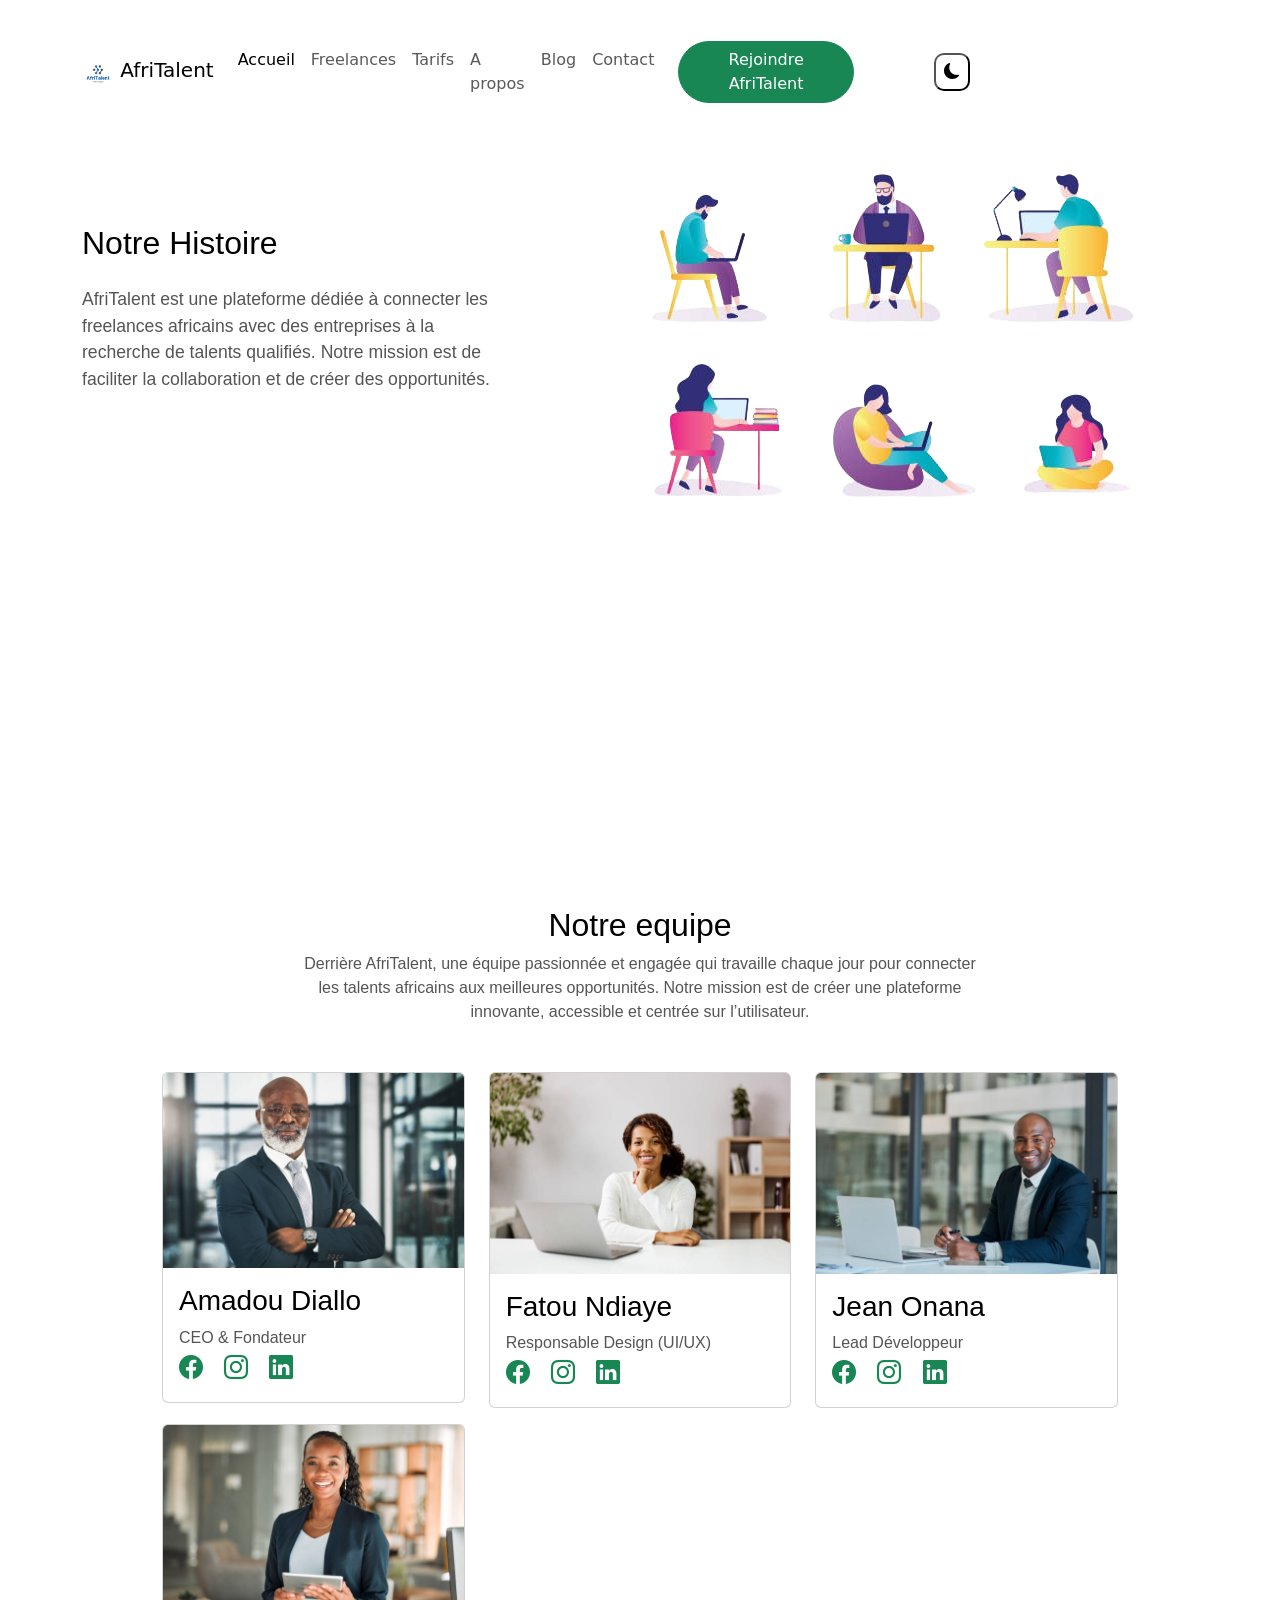
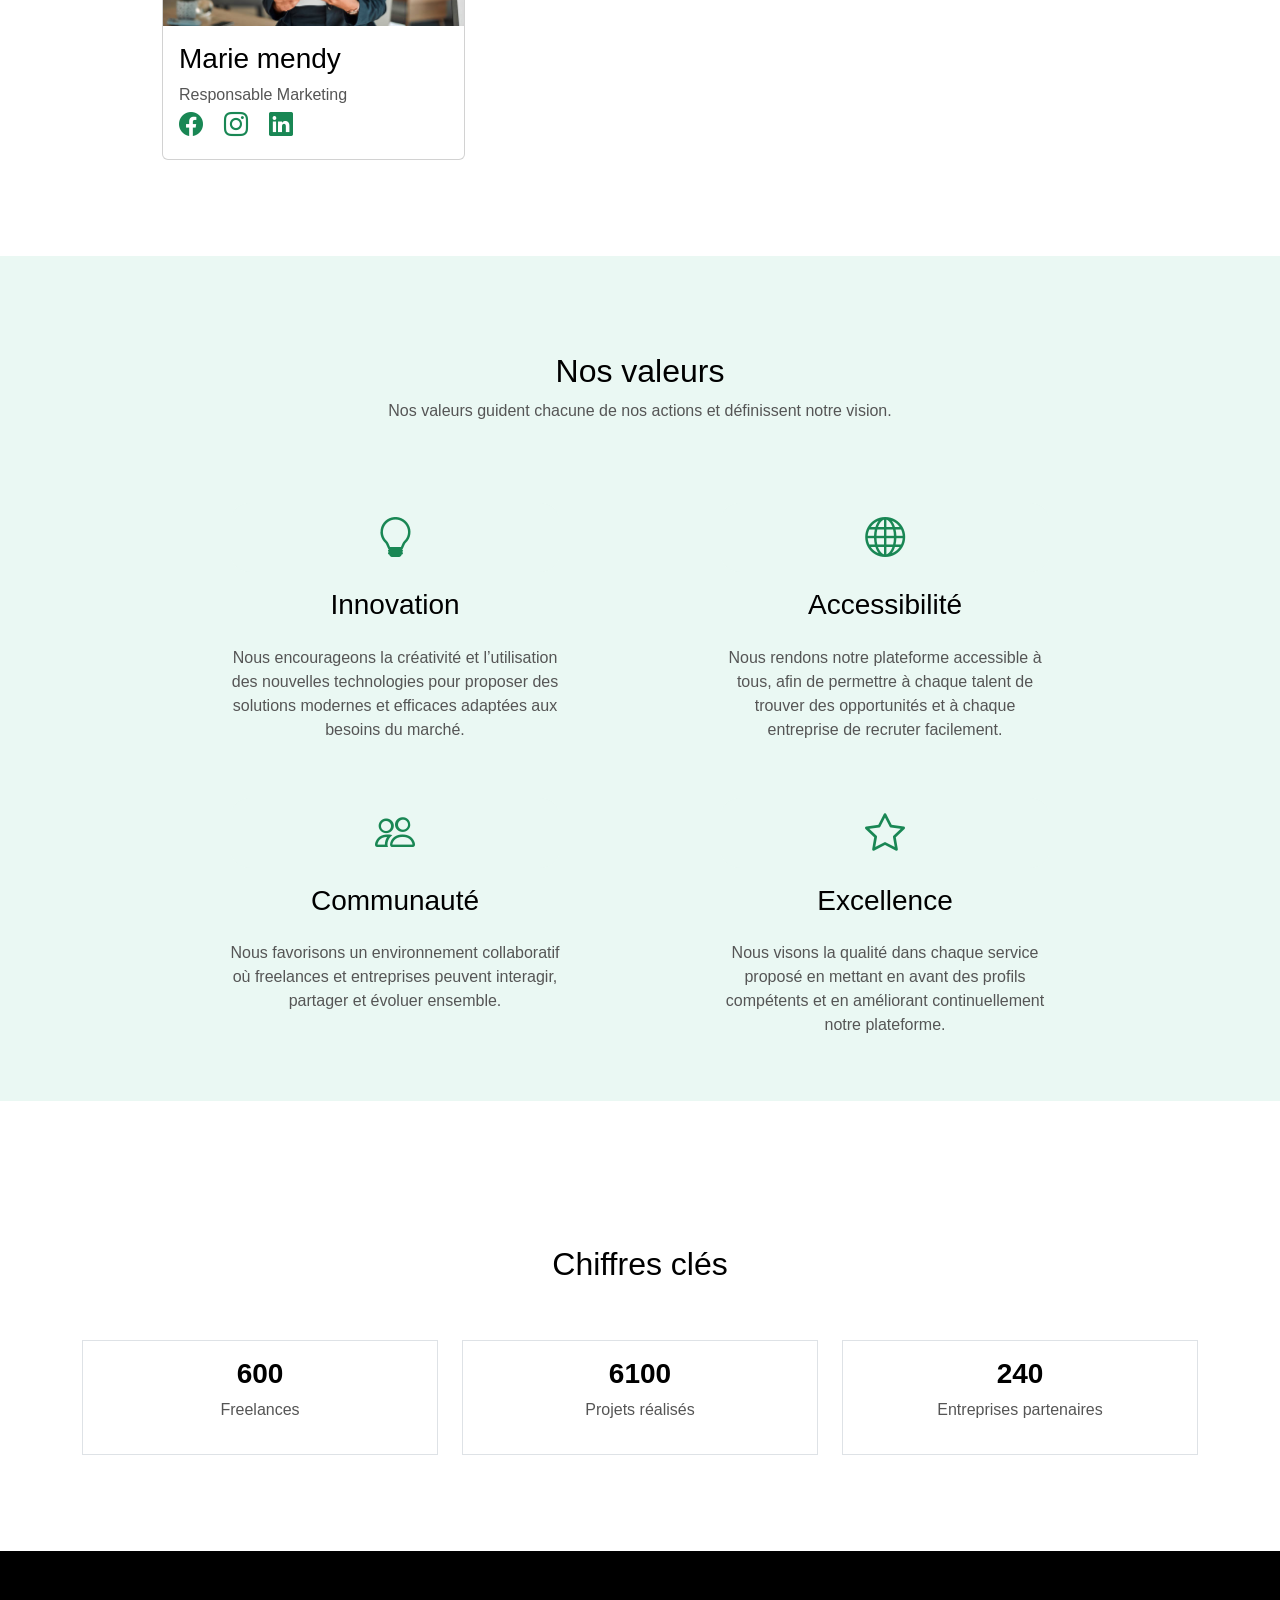
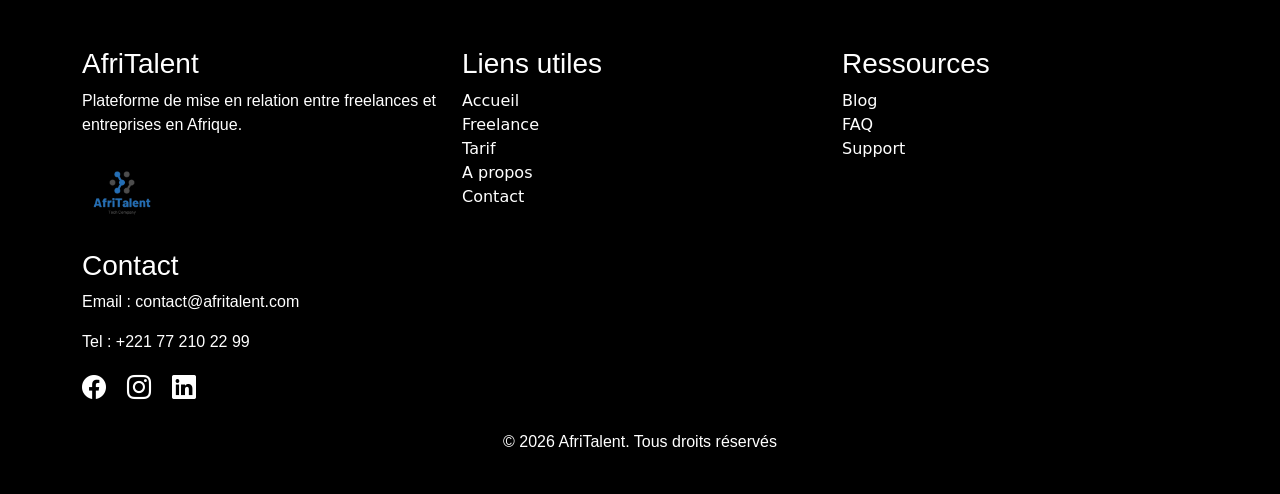
==== commit e9e5f648: "Finalisation : corrections responsive, optimisation du code et commentaires" ====
--- a/about.html
+++ b/about.html
@@ -75,7 +75,7 @@
                         Notre mission est de faciliter la collaboration et de créer des opportunités.
                     </p>
                 </div>
-                <img src="images/A_Propos.jpg" alt="AfriTalent">
+                <img src="images/A_Propos-removebg-preview.png" alt="AfriTalent">
             </div>
         </section>
 
@@ -95,56 +95,56 @@
                             <img src="images/Amadou_Diallo.jpg" alt="Amadou Diallo">
                             <div class="card-body">
                                 <h3>Amadou Diallo</h3>
-                                <h6>CEO & Fondateur</h6>
+                                <p class="description">CEO & Fondateur</p>
                                 <div>
-                                    <a href="http:www.facebook.com"><i class="bi bi-facebook me-3 fs-4 text-success"></i></a>
-                                    <a href="http:www.instagram.com"><i class="bi bi-instagram me-3 fs-4 text-success"></i></a>
-                                    <a href="http:www.linkedin.com"><i class="bi bi-linkedin fs-4 text-success"></i></a>
+                                    <a href="http://www.facebook.com"><i class="bi bi-facebook me-3 fs-4 text-success"></i></a>
+                                    <a href="http://www.instagram.com"><i class="bi bi-instagram me-3 fs-4 text-success"></i></a>
+                                    <a href="http://www.linkedin.com"><i class="bi bi-linkedin fs-4 text-success"></i></a>
                                 </div> 
                             </div>
                         </div>
                     </div>
 
-                     <div class="col-12 col-md-6 col-lg-4">
+                    <div class="col-12 col-md-6 col-lg-4">
                         <div class="card">
                             <img src="images/Fatou_Ndiaye.jpg" alt="Fatou Ndiaye">
                             <div class="card-body">
                                 <h3>Fatou Ndiaye</h3>
-                                <h6>Responsable Design (UI/UX)</h6>
+                                <p class="description">Responsable Design (UI/UX)</p>
                                 <div>
-                                    <a href="http:www.facebook.com"><i class="bi bi-facebook me-3 fs-4 text-success"></i></a>
-                                    <a href="http:www.instagram.com"><i class="bi bi-instagram me-3 fs-4 text-success"></i></a>
-                                    <a href="http:www.linkedin.com"><i class="bi bi-linkedin fs-4 text-success"></i></a>
+                                    <a href="http://www.facebook.com"><i class="bi bi-facebook me-3 fs-4 text-success"></i></a>
+                                    <a href="http://www.instagram.com"><i class="bi bi-instagram me-3 fs-4 text-success"></i></a>
+                                    <a href="http://www.linkedin.com"><i class="bi bi-linkedin fs-4 text-success"></i></a>
                                 </div> 
                             </div>
                         </div>
                     </div>
 
-                     <div class=" col-12 col-md-6 col-lg-4">
+                    <div class=" col-12 col-md-6 col-lg-4">
                         <div class="card">
                             <img src="images/Jean_Onana.jpg" alt="Jean Onana">
                             <div class="card-body">
                                 <h3>Jean Onana</h3>
-                                <h6>Lead Développeur</h6>
+                                <p class="description">Lead Développeur</p>
                                 <div>
-                                    <a href="http:www.facebook.com"><i class="bi bi-facebook me-3 fs-4 text-success"></i></a>
-                                    <a href="http:www.instagram.com"><i class="bi bi-instagram me-3 fs-4 text-success"></i></a>
-                                    <a href="http:www.linkedin.com"><i class="bi bi-linkedin fs-4 text-success"></i></a>
+                                    <a href="http://www.facebook.com"><i class="bi bi-facebook me-3 fs-4 text-success"></i></a>
+                                    <a href="http://www.instagram.com"><i class="bi bi-instagram me-3 fs-4 text-success"></i></a>
+                                    <a href="http://www.linkedin.com"><i class="bi bi-linkedin fs-4 text-success"></i></a>
                                 </div> 
                             </div>
                         </div>
                     </div>
 
-                     <div class="col-12 col-md-6 col-lg-4">
+                    <div class="col-12 col-md-6 col-lg-4">
                         <div class="card mt-3">
                             <img src="images/Marry_Mendy.jpg" alt="Marry mendy">
                             <div class="card-body">
                                 <h3>Marie mendy</h3>
-                                <h6>Responsable Marketing</h6>
+                                <p class="description">Responsable Marketing</p>
                                 <div>
-                                    <a href="http:www.facebook.com"><i class="bi bi-facebook me-3 fs-4 text-success"></i></a>
-                                    <a href="http:www.instagram.com"><i class="bi bi-instagram me-3 fs-4 text-success"></i></a>
-                                    <a href="http:www.linkedin.com"><i class="bi bi-linkedin fs-4 text-success"></i></a>
+                                    <a href="http://www.facebook.com"><i class="bi bi-facebook me-3 fs-4 text-success"></i></a>
+                                    <a href="http://www.instagram.com"><i class="bi bi-instagram me-3 fs-4 text-success"></i></a>
+                                    <a href="http://www.linkedin.com"><i class="bi bi-linkedin fs-4 text-success"></i></a>
                                 </div> 
                             </div>
                         </div>
@@ -161,20 +161,20 @@
                     <p>Nos valeurs guident chacune de nos actions et définissent notre vision.</p>
                 </div>
                 <div class="row g-4 text-center">
-                    <div class="col-12 col-md-6 col-lg-6" id="col-valeur">
-                        
-                            <div class="bg-icone my-3">
-                                <i class="bi bi-lightbulb fs-1 text-success"></i>
-                            </div>
-                            <h3 class="pb-3">Innovation</h3>
-                            <p>
-                                Nous encourageons la créativité et l’utilisation des nouvelles technologies 
-                                pour proposer des solutions modernes et efficaces adaptées aux besoins du marché.
-                            </p>
-                        
-                    </div>
-
-                    <div class="col-12 col-md-6 col-lg-6" id="col-valeur">
+                    <div class="col-12 col-md-6 col-lg-6 col-valeur">
+                        
+                        <div class="bg-icone my-3">
+                            <i class="bi bi-lightbulb fs-1 text-success"></i>
+                        </div>
+                        <h3 class="pb-3">Innovation</h3>
+                        <p>
+                            Nous encourageons la créativité et l’utilisation des nouvelles technologies 
+                            pour proposer des solutions modernes et efficaces adaptées aux besoins du marché.
+                        </p>
+                        
+                    </div>
+
+                    <div class="col-12 col-md-6 col-lg-6 col-valeur">
                         
                             <div class="bg-icone my-3">
                                 <i class="bi bi-globe fs-1 text-success"></i>
@@ -187,7 +187,7 @@
                         
                     </div>
 
-                    <div class="col-12 col-md-6 col-lg-6" id="col-valeur">
+                    <div class="col-12 col-md-6 col-lg-6 col-valeur">
                         
                             <div class="bg-icone my-3">
                                 <i class="bi bi-people fs-1 text-success"></i>
@@ -199,7 +199,7 @@
                         
                     </div>
 
-                    <div class="col-12 col-md-6 col-lg-6" id="col-valeur">
+                    <div class="col-12 col-md-6 col-lg-6 col-valeur">
                         
                             <div class="bg-icone my-3">
                                 <i class="bi bi-star fs-1 text-success"></i>
@@ -283,9 +283,9 @@
             </div>
 
             <div>
-                <a href="http:www.facebook.com"><i class="bi bi-facebook me-3 fs-4 text-white"></i></a>
-                <a href="http:www.instagram.com"><i class="bi bi-instagram me-3 fs-4 text-white"></i></a>
-                <a href="http:www.linkedin.com"><i class="bi bi-linkedin fs-4 text-white"></i></a>
+                <a href="http://www.facebook.com"><i class="bi bi-facebook me-3 fs-4 text-white"></i></a>
+                <a href="http://www.instagram.com"><i class="bi bi-instagram me-3 fs-4 text-white"></i></a>
+                <a href="http://www.linkedin.com"><i class="bi bi-linkedin fs-4 text-white"></i></a>
             </div> 
 
             <div class="text-center py-4">
--- a/css/style.css
+++ b/css/style.css
@@ -238,9 +238,9 @@
 .dark-mode #footer{
     background-color: var(--couleur-secondaire);
 }
-/* .dark-mode #footer h3, #footer p{
+.dark-mode #footer h3,.dark-mode #footer p{
     color: var(--couleur-titre);
-} */
+}
 
 /*==== Bouton retour en haut ====*/
 #btn-Top{
@@ -270,6 +270,7 @@
 }
 #freelance .container .card img{
     border-radius: 5px 5px 0 0;
+    width: 100%;                                /* L'image prend 100% la largeur de la carte */
 }
 #freelance .container strong{
     color: var(--bs-green);
@@ -388,8 +389,9 @@
 .dark-mode #equipe .container .card{
     background-color: var(--couleur-secondaire);        /* background du card sous dark mode */
 }
-#equipe .container h6{
-    color: var(--bs-green);
+#equipe .container .description{
+    /* color: var(--bs-green); */
+    margin: 0;
 }
 
 /* Section nos valeurs */
@@ -399,7 +401,7 @@
 #valeur .row{
     padding: 0 5em;
 }
-#col-valeur{
+.col-valeur{
     padding: 0 5rem;
 }
 
@@ -442,6 +444,17 @@
 /* Adresse sous dark mode */
 .dark-mode #adresse{
     background-color: var(--couleur-secondaire);
+}
+
+/* JS, Validation formulaire */
+.erreur{
+    color: red;
+    font-size: 0.9em;
+}
+.success{
+    color: green;
+    font-size: 1.1em;
+    margin-top: 10px;
 }
 
 
@@ -468,6 +481,10 @@
         padding: 0 2rem;
         font-size: 1rem;
     }
+    #dark-mode{
+        margin-left: 20rem;
+        margin-top: -2rem;
+    }
 
     /* Section hero */
     #tire-hero{
@@ -712,7 +729,7 @@
         margin-bottom: 1rem;
     }
     /* Section nos valeurs */
-    #col-valeur{
+    .col-valeur{
         padding: 0;
     }
 }
@@ -739,7 +756,7 @@
         margin-bottom: 1rem;
     }
     /* Section nos valeurs */
-    #col-valeur{
+    .col-valeur{
         padding: 0;
     }
 }
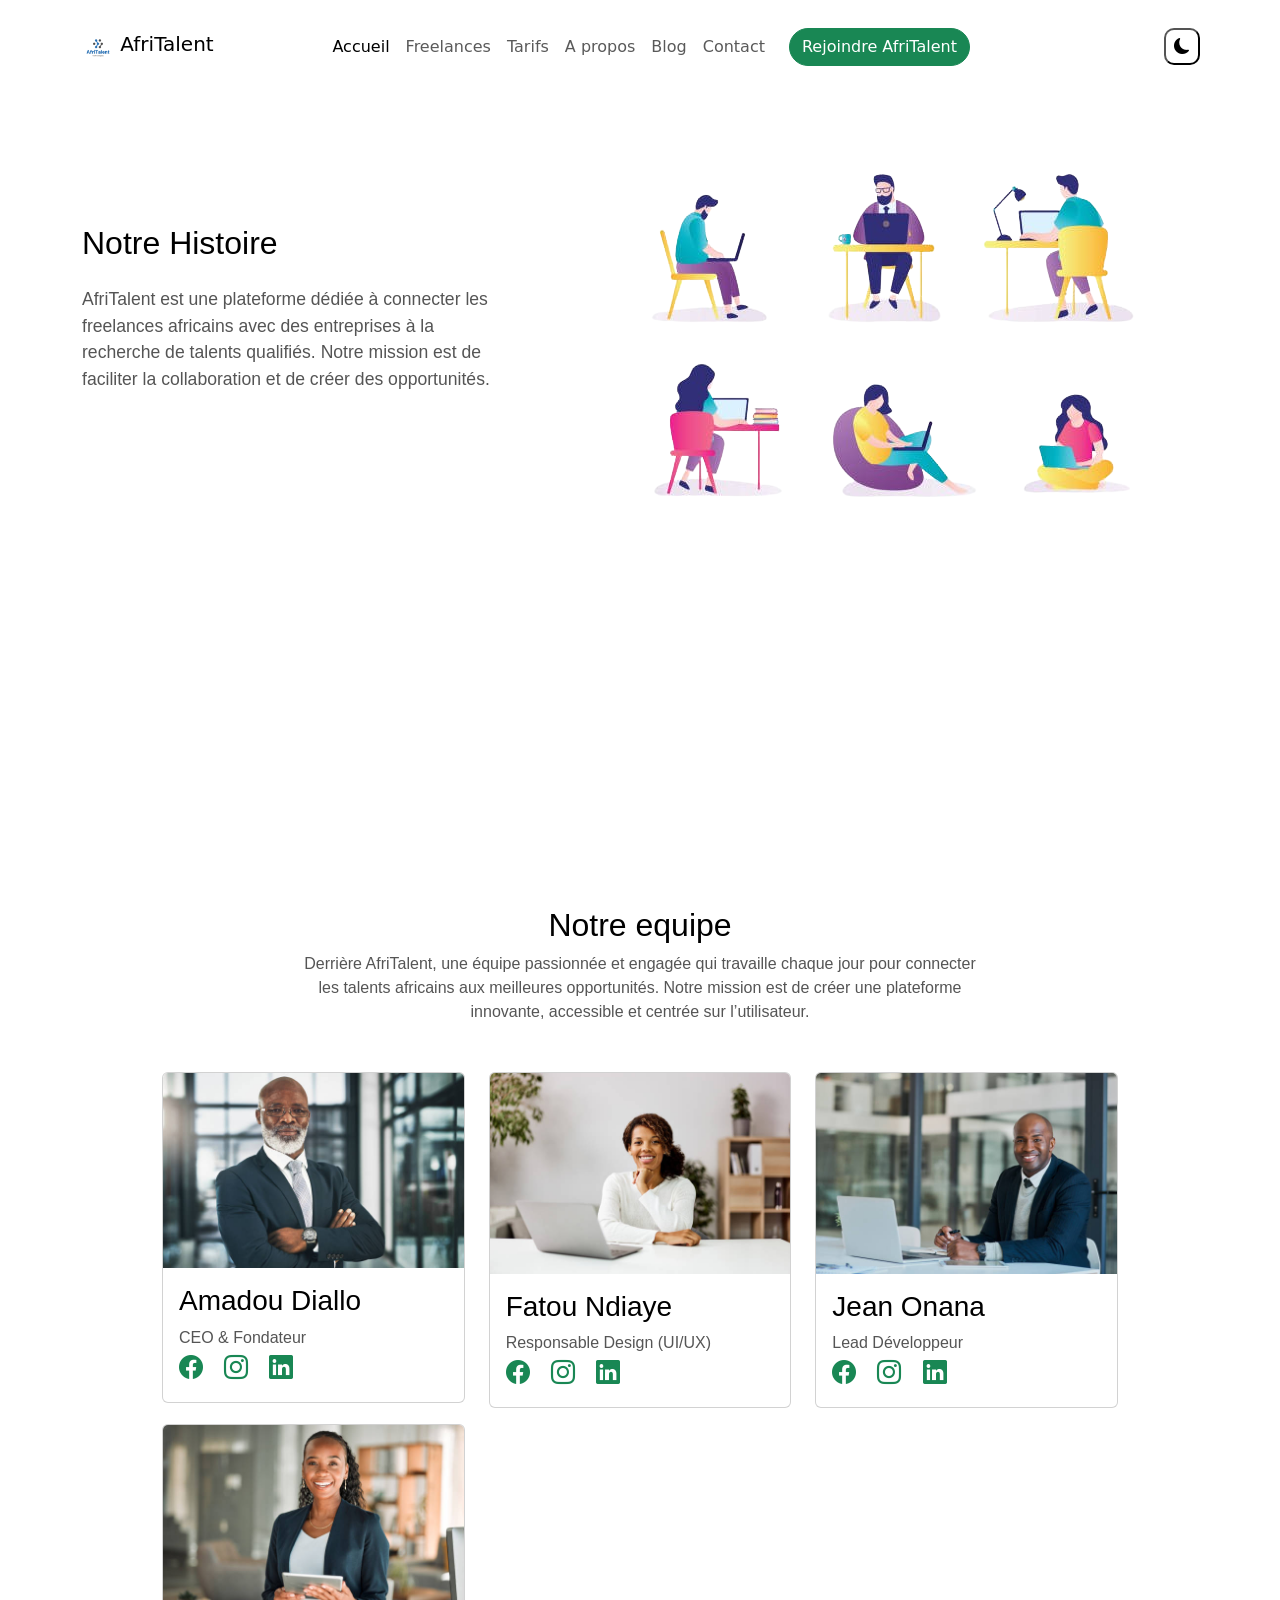
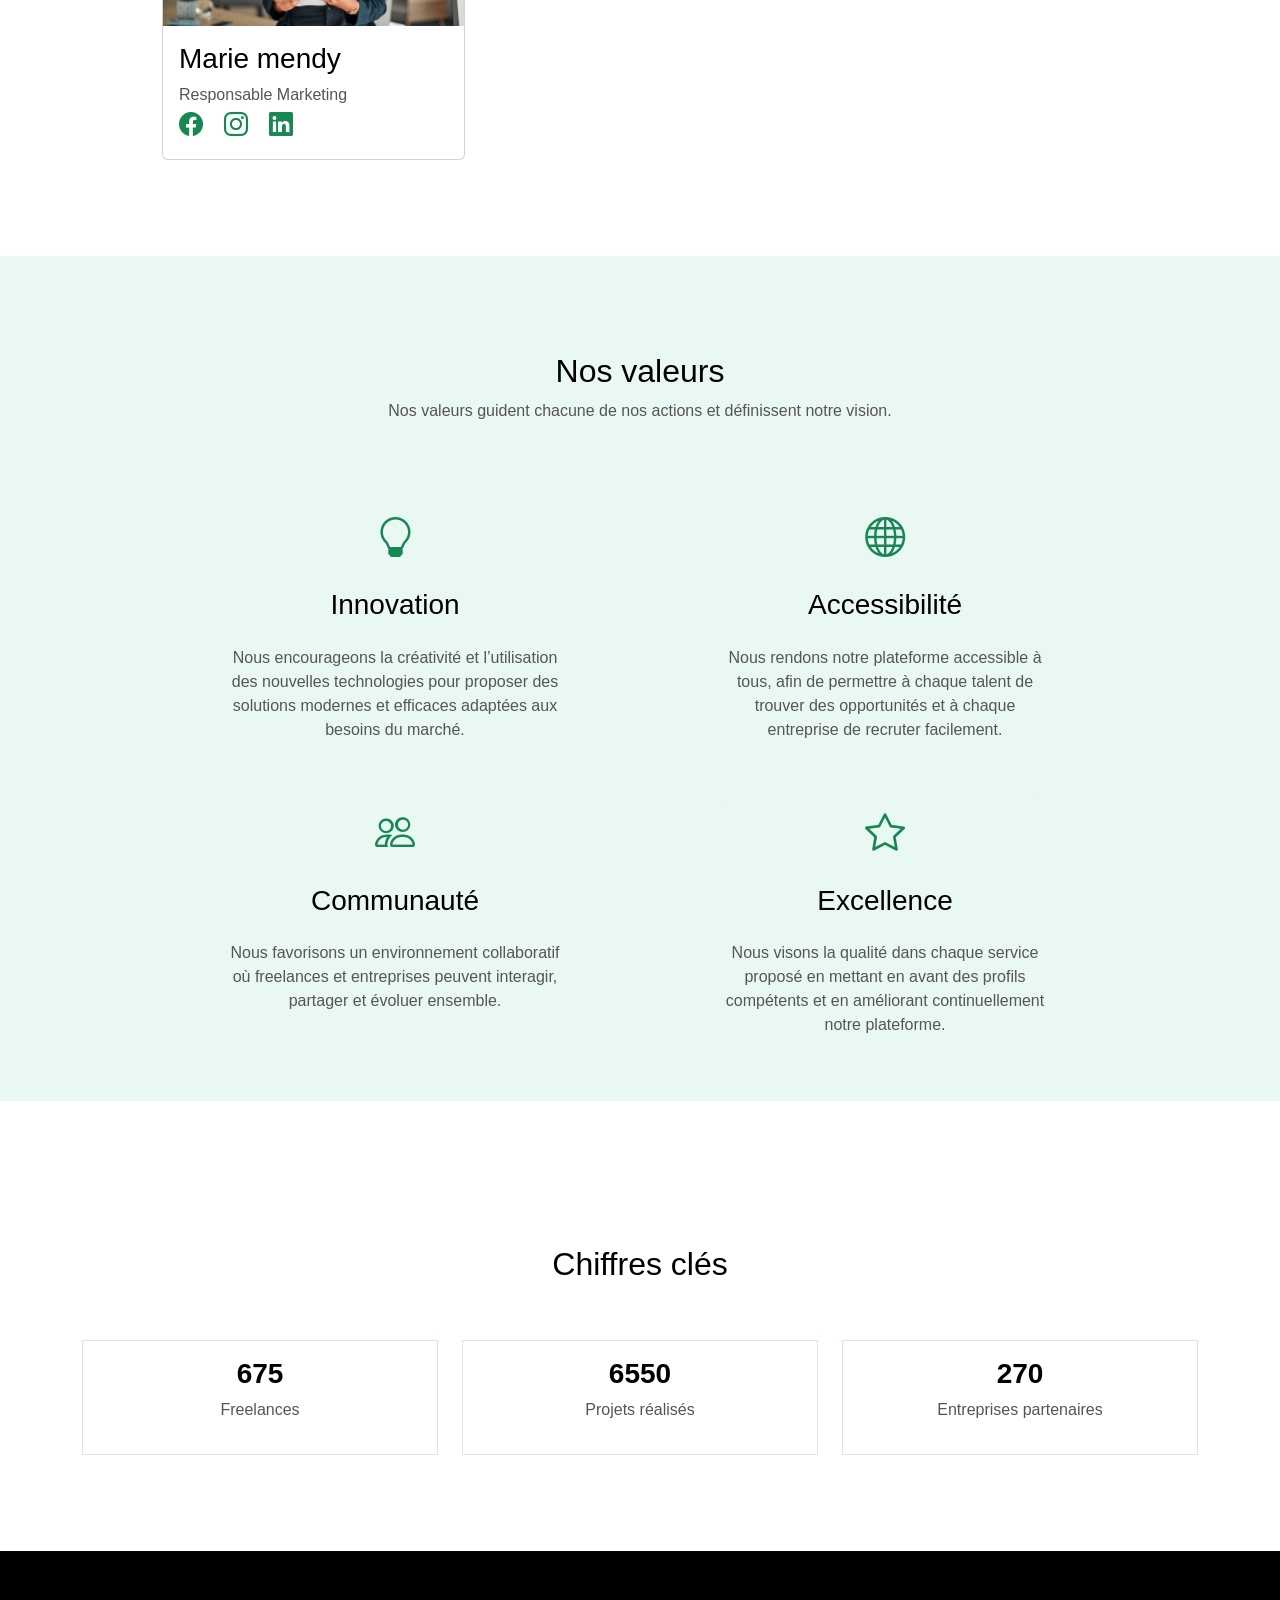
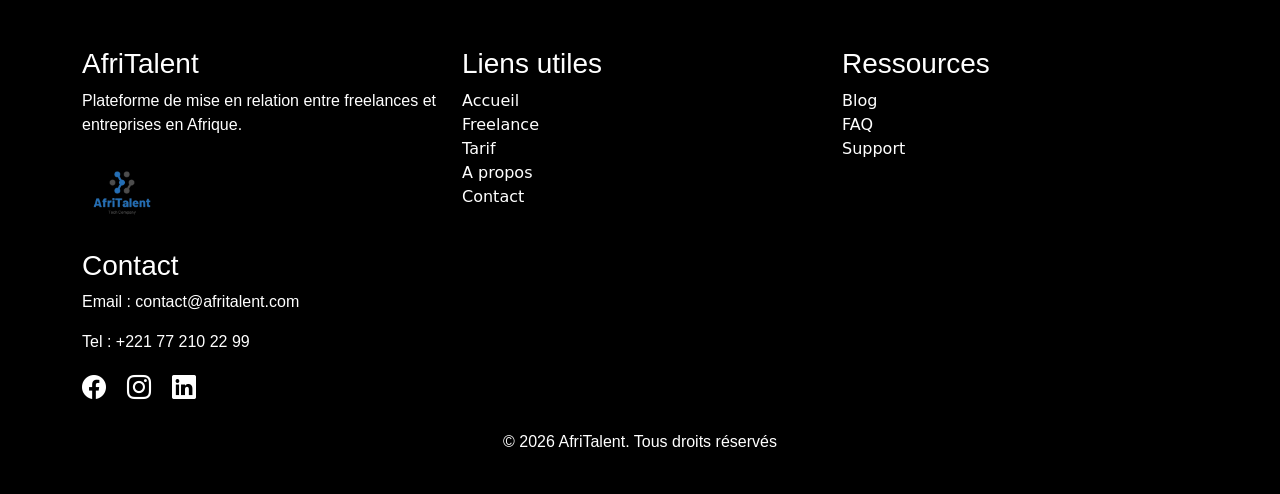
==== commit 59461bc6: "Déploiement : GitHub Pages activé, README finalisé et présentation PowerPoint ajoutée" ====
--- a/about.html
+++ b/about.html
@@ -121,7 +121,7 @@
                     </div>
 
                     <div class=" col-12 col-md-6 col-lg-4">
-                        <div class="card">
+                        <div class="card" id="jean">
                             <img src="images/Jean_Onana.jpg" alt="Jean Onana">
                             <div class="card-body">
                                 <h3>Jean Onana</h3>
--- a/css/style.css
+++ b/css/style.css
@@ -55,14 +55,14 @@
 
 /* Navbar */
 nav{
-    background-color: transparent;    
+    background-color: var(--couleur-fond);
 }
 /* Navbar sous dark mode */
 .dark-mode nav .navbar-toggler-icon{
     background-color: var(--bs-green);          /* Style Bouton du Menu hamburger */
 }
 .dark-mode nav{
-    background-color: transparent;        
+    background-color: var(--couleur-fond);        
 }
 .dark-mode nav a{
     color: var(--couleur-titre);            /*=== Couleur police navbar sous dark mode*/
@@ -70,7 +70,7 @@
 
 nav .container{
     padding-right: 15em;
-    padding-top: 2rem;
+    padding-top: 1rem;
 }
 nav .btn{
     border-radius: 50px;
@@ -94,7 +94,8 @@
 }
 /* Bouton dark-mode */
 #dark-mode{
-    margin-left: 5rem;
+    position: fixed;
+    right: 5em;
     padding: 0.3rem 0.5rem;
     border-radius: 10px;
     color: var(--couleur-titre);
@@ -255,6 +256,7 @@
     color: var(--couleur-fond);
     transform: translateY(0);
     transition: transform 1s ease;
+    cursor: pointer;
 }
 #btn-Top:hover{
     transform: translateY(-10px);
@@ -265,7 +267,7 @@
 #freelance select{
     margin: 5rem 0 0 5rem;
 }
-#freelance .container .py-5{
+#freelance .container .pb-5{
     padding: 0 23em;
 }
 #freelance .container .card img{
@@ -482,8 +484,8 @@
         font-size: 1rem;
     }
     #dark-mode{
-        margin-left: 20rem;
-        margin-top: -2rem;
+        /* margin-left: 20rem; */
+        margin-top: 2rem;
     }
 
     /* Section hero */
@@ -498,6 +500,9 @@
         padding: 0.5rem 2.3rem;
         margin-bottom: 0.5rem;
     }
+    .cpt{
+        text-align: center;
+    }
     #hero-img{
         margin-top: -2rem;
     }
@@ -505,6 +510,7 @@
     /* Section Comment ca marche */
     #comment{
         margin-top: 20rem;
+        padding: 0 1rem;
     }
     #comment .container .mb-5{
         font-size: 1rem;
@@ -526,6 +532,9 @@
     }
 
     /* Section Categorie de services */
+    #service{
+        padding: 0 1rem;
+    }
     #service .container .mb-5{
         font-size: 1rem;
         padding: 0;
@@ -555,6 +564,9 @@
 
 /* --- TABLETTE : ecrans compris entre 768px et 1023px --- */
 @media (min-width: 768px) and (max-width: 1023px) {
+    .cpt{
+        text-align: center;
+    }
     /* Section Comment ca marche */
     .comment{
         margin-top: 25rem;
@@ -618,9 +630,12 @@
         padding: 0 2rem;
         font-size: 1rem;
     }
-    #freelance .container .py-5{
-        padding: 0;
-        margin-top: 10rem;
+    #freelance{
+        padding: 0 1rem;
+    }
+    #freelance .container .pb-5{
+        padding: 0;
+        margin-top: 5rem;
     }
 }
 
@@ -630,17 +645,17 @@
         width: 8rem;
         margin-left: 2rem;
     }
-    #freelance .container .py-5{
-        padding: 0;
-        margin-top: 25rem;
+    #freelance .container .pb-5{
+        padding: 0;
+        margin-top: 5rem;
     }
 }
 
 /* --- ORDINATEUR : ecrans de 1200px et plus --- */
 @media (min-width: 1200px) {
-     #freelance .container .py-5{
-        margin-top: 5rem;
-    }
+     /* #freelance .container .pb-5{
+        margin-top: rem;
+    } */
 }
 
     /* ======== Page 3 : Tarif ========= */
@@ -654,21 +669,26 @@
 
     /* Section Tarif */
     #tarif .container h2{
-        margin-top: 10rem;
+        margin-top: 5rem;
     }
     #tarif .container .badge{
-        margin-left: 0;
+        margin-left: 15rem;
     }
     #tarif{
         margin-bottom: 35rem;
+        padding: 0 1rem;
     }
     #tarif .row{
-        gap: 2rem;
+        gap: 3rem;
     }
 
     /* Section Accordion */
+    #accordion{
+        padding: 0 1rem;
+    }
     #FAQ{
-        padding-top: 10rem;
+        padding-top: 5rem;
+
     }
 }
 
@@ -676,16 +696,16 @@
 @media (min-width: 768px) and (max-width: 1023px) {
     /* Section Tarif */
     #tarif .container h2{
-        margin-top: 10rem;
+        margin-top: 5rem;
     }
     #tarif .container .badge{
         margin-left: 15rem;
     }
     #tarif{
-        margin-bottom: 35rem;
-    }
-    #tarif .row{
-        gap: 2rem;
+        margin-bottom: 10rem;
+    }
+    #entreprise{
+        margin-top: 3rem;
     }
 }
 
@@ -705,6 +725,12 @@
         font-size: 1rem;
     }
     /* Section Notre histoire */
+    #histoire h2{
+        text-align: center;
+    }
+    #histoire{
+        padding: 0 1.9rem;
+    }
     #histoire .notre-histoire{
         display: flex;
         flex-wrap: wrap;
@@ -713,6 +739,7 @@
     }
     #histoire .notre-histoire img{
         width: 100%;
+        padding-top: 2rem;
     }
     #histoire .notre-histoire p{
         font-size: 1rem;
@@ -720,7 +747,6 @@
     /* Section L'équipe */
     #equipe .container p{
         margin: 0;
-        text-align: center;
     }
     #equipe .row{
         padding: 0 1rem;
@@ -747,10 +773,12 @@
     }
     #equipe .container p{
         margin: 0;
-        text-align: center;
     }
     #equipe .row{
         padding: 0 1rem;
+    }
+    #jean{
+        margin-top: 1rem;
     }
     #equipe .row .card{
         margin-bottom: 1rem;
@@ -775,6 +803,9 @@
         padding: 0 2rem;
         font-size: 1rem;
     }
+    #contact{
+        padding: 0 1rem;
+    }
     #contact h2{
         padding-top: 5rem;
     }
@@ -791,10 +822,10 @@
     #contact h2{
         padding-top: 5rem;
     }
-    #test-form{
+    #id-form{
         width: 100%;
     }
-    #testadd{
+    #id-add{
         width: 100%;            /*==== pour gerer la taille du colonne adresse ====*/
     }
     #contact iframe{
